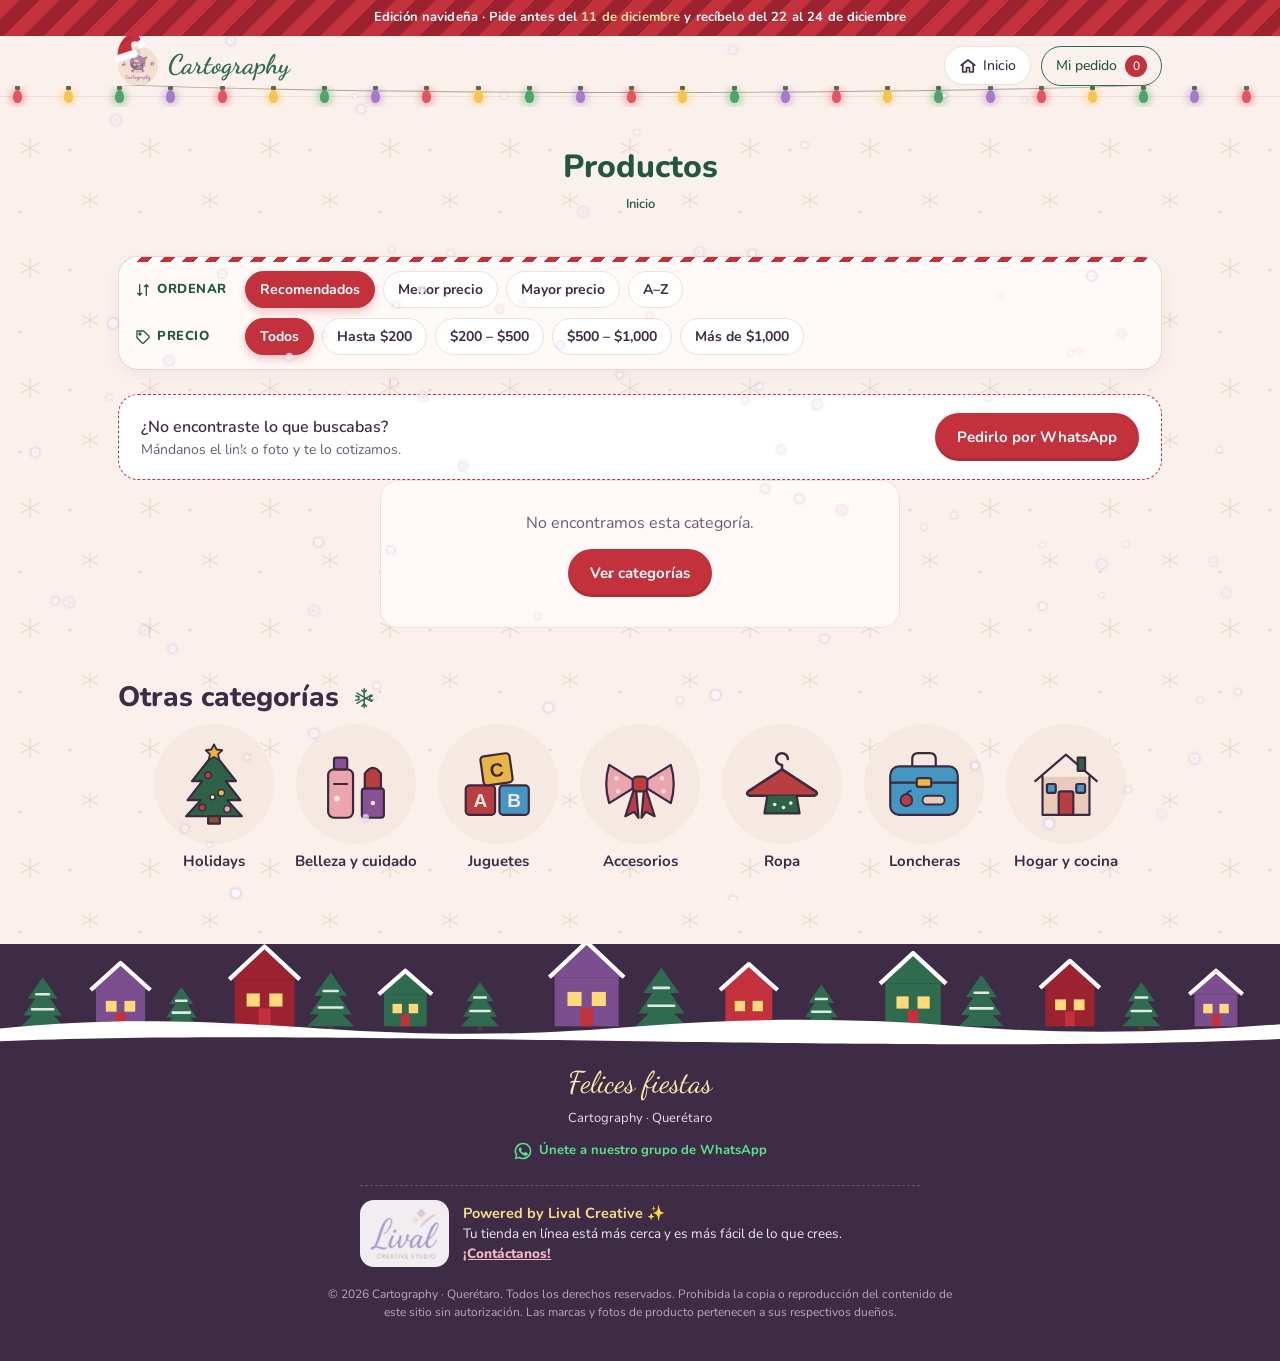
==== categoria/index.html @ c47ffec2 "Corrige nombre de sudadera Gap niño Co-Authored-By: Claude Opus 5.5 <noreply@anthropic.com> Claude-S" ====
<!DOCTYPE html>
<html lang="es-MX">
<head>
<meta charset="utf-8">
<meta name="viewport" content="width=device-width, initial-scale=1, viewport-fit=cover">
<title>Productos · Cartography</title>
<meta name="theme-color" content="#fbf1ec">
<link rel="icon" href="../img/logo-cartography.png">
<link rel="apple-touch-icon" href="../img/icono-180.png">
<link rel="preconnect" href="https://fonts.googleapis.com">
<link rel="preconnect" href="https://fonts.gstatic.com" crossorigin>
<link rel="stylesheet" href="https://fonts.googleapis.com/css2?family=Dancing+Script:wght@700&family=Nunito:wght@400;600;700;800&display=swap">
<link rel="stylesheet" href="../assets/estilo.css?v=35">
<link rel="stylesheet" href="../assets/navidad.css?v=8">
<script src="../assets/nieve.js?v=3"></script>
</head>
<body class="navidad">
<div class="banda-navidad" id="banda">Edición navideña · Dulces y antojos de temporada de Estados Unidos</div>
<header class="barra">
  <div class="wrap">
    <a class="logo" href="../" aria-label="Cartography, inicio"><img src="../img/logo-cartography.png" alt="">Cartography</a>
    <div class="barra-acc"><a class="ir-inicio" href="../" aria-label="Volver a la página principal"><svg viewBox="0 0 24 24" width="18" height="18" fill="none" stroke="currentColor" stroke-width="2.2" stroke-linecap="round" stroke-linejoin="round" aria-hidden="true"><path d="M3 11l9-7 9 7"/><path d="M5 10v10h5v-6h4v6h5V10"/></svg><span>Inicio</span></a>
    <a class="mi-pedido" href="../pedido/">Mi pedido <span class="n" data-contador>0</span></a></div>
  </div>
  <div class="luces" aria-hidden="true"><span style="left:1%"></span><span style="left:5%"></span><span style="left:9%"></span><span style="left:13%"></span><span style="left:17%"></span><span style="left:21%"></span><span style="left:25%"></span><span style="left:29%"></span><span style="left:33%"></span><span style="left:37%"></span><span style="left:41%"></span><span style="left:45%"></span><span style="left:49%"></span><span style="left:53%"></span><span style="left:57%"></span><span style="left:61%"></span><span style="left:65%"></span><span style="left:69%"></span><span style="left:73%"></span><span style="left:77%"></span><span style="left:81%"></span><span style="left:85%"></span><span style="left:89%"></span><span style="left:93%"></span><span style="left:97%"></span></div>
</header>


<main>
  <section class="seccion cat-pagina">
    <div class="wrap">
      <h1 class="cat-titulo" id="titulo">Productos</h1>
      <nav class="migas centro" aria-label="Ruta" id="migas"><a href="../">Inicio</a></nav>
      <p class="cambiar" id="cambiar" hidden><a href="./?c=ropa" id="cambiarLink">‹ Ver otras edades</a></p>
      <div class="circulos" id="subcats"></div>
      <h2 class="sec" id="tituloGrid">Todo <svg class="copo" viewBox="0 0 24 24" fill="none" stroke="currentColor" stroke-width="1.6" stroke-linecap="round" aria-hidden="true"><path d="M12 2v20M4.2 6.5l15.6 9M4.2 17.5l15.6-9M9.5 3.5 12 6l2.5-2.5M9.5 20.5 12 18l2.5 2.5M3 9.7l3.4.9-.9 3.4M21 14.3l-3.4-.9.9-3.4M3 14.3l3.4-.9-.9-3.4M21 9.7l-3.4.9.9 3.4"/></svg></h2>
      <p class="sub" id="sub"></p>
      <div class="tipos" id="tipos" hidden></div>
      <div class="filtros" id="filtros">
        <div class="fila"><span class="et"><svg viewBox="0 0 24 24" fill="none" stroke="currentColor" stroke-width="2" stroke-linecap="round" aria-hidden="true"><path d="M7 4v16M4 17l3 3 3-3M17 20V4M14 7l3-3 3 3"/></svg>Ordenar</span>
          <div class="pastillas" data-f="orden"><button type="button" data-v="" aria-pressed="true">Recomendados</button><button type="button" data-v="asc">Menor precio</button><button type="button" data-v="desc">Mayor precio</button><button type="button" data-v="az">A–Z</button></div></div>
        <div class="fila"><span class="et"><svg viewBox="0 0 24 24" fill="none" stroke="currentColor" stroke-width="2" stroke-linecap="round" stroke-linejoin="round" aria-hidden="true"><path d="M20.6 13.4 13.4 20.6a2 2 0 0 1-2.8 0L3 13V3h10l7.6 7.6a2 2 0 0 1 0 2.8z"/><circle cx="7.5" cy="7.5" r="1.5"/></svg>Precio</span>
          <div class="pastillas" data-f="rango"><button type="button" data-v="" aria-pressed="true">Todos</button><button type="button" data-v="0-200">Hasta $200</button><button type="button" data-v="200-500">$200 – $500</button><button type="button" data-v="500-1000">$500 – $1,000</button><button type="button" data-v="1000-99999">Más de $1,000</button></div></div>
      </div>
      <div id="grid"></div>
      <div class="pedir-mini" id="pedirMini"><p>¿No encontraste lo que buscabas?<small>Mándanos el link o foto y te lo cotizamos.</small></p><a class="btn wa" id="pedirMiniWa" href="#" target="_blank" rel="noopener">Pedirlo por WhatsApp</a></div>
      <div id="noEncontrado" class="caja vacio" hidden>
        <p style="margin:0 0 14px">No encontramos esta categoría.</p>
        <a class="btn" href="../#productos">Ver categorías</a>
      </div>
    </div>
  </section>

  <section class="seccion" id="otras">
    <div class="wrap">
      <h2 class="sec">Otras categorías <svg class="copo" viewBox="0 0 24 24" fill="none" stroke="currentColor" stroke-width="1.6" stroke-linecap="round" aria-hidden="true"><path d="M12 2v20M4.2 6.5l15.6 9M4.2 17.5l15.6-9M9.5 3.5 12 6l2.5-2.5M9.5 20.5 12 18l2.5 2.5M3 9.7l3.4.9-.9 3.4M21 14.3l-3.4-.9.9-3.4M3 14.3l3.4-.9-.9-3.4M21 9.7l-3.4.9.9 3.4"/></svg></h2>
      <div class="circulos" id="cats"></div>
    </div>
  </section>
</main>

<footer class="pie"><div class="wrap"><p class="felices">Felices fiestas</p>Cartography · Querétaro<p class="pie-grupo"><a href="https://chat.whatsapp.com/EgmJVJVqVJzEDLu8pYIgN0" target="_blank" rel="noopener"><svg viewBox="0 0 24 24" width="20" height="20" fill="currentColor" aria-hidden="true"><path d="M12 2a10 10 0 0 0-8.6 15.1L2 22l5-1.3A10 10 0 1 0 12 2Zm0 18.2a8.2 8.2 0 0 1-4.2-1.2l-.3-.2-3 .8.8-2.9-.2-.3A8.2 8.2 0 1 1 12 20.2Zm4.5-6.1c-.2-.1-1.5-.7-1.7-.8-.2-.1-.4-.1-.6.1l-.8 1c-.1.2-.3.2-.5.1a6.7 6.7 0 0 1-3.3-2.9c-.2-.4.3-.4.8-1.3.1-.2 0-.3 0-.4l-.8-1.8c-.2-.5-.4-.4-.6-.4h-.5a1 1 0 0 0-.7.3 3 3 0 0 0-.9 2.2 5.2 5.2 0 0 0 1.1 2.8 11.9 11.9 0 0 0 4.6 4c1.7.7 2.4.8 3.2.7a2.8 2.8 0 0 0 1.8-1.3 2.3 2.3 0 0 0 .2-1.3c-.1-.1-.3-.2-.5-.3Z"/></svg> Únete a nuestro grupo de WhatsApp</a></p><div class="credito"><a class="lival-logo" href="https://wa.me/524422791488?text=%C2%A1Hola%21%20Me%20gustar%C3%ADa%20m%C3%A1s%20informaci%C3%B3n%20sobre%20el%20servicio%20de%20p%C3%A1ginas%20web%20para%20negocios%20y%20emprendimientos." target="_blank" rel="noopener" aria-label="Lival Creative"><img src="../img/lival-creative.png" alt="Lival Creative" loading="lazy"></a><p><b>Powered by Lival Creative ✨</b><br>Tu tienda en línea está más cerca y es más fácil de lo que crees. <a href="https://wa.me/524422791488?text=%C2%A1Hola%21%20Me%20gustar%C3%ADa%20m%C3%A1s%20informaci%C3%B3n%20sobre%20el%20servicio%20de%20p%C3%A1ginas%20web%20para%20negocios%20y%20emprendimientos." target="_blank" rel="noopener">¡Contáctanos!</a></p></div><p class="derechos">© 2026 Cartography · Querétaro. Todos los derechos reservados. Prohibida la copia o reproducción del contenido de este sitio sin autorización. Las marcas y fotos de producto pertenecen a sus respectivos dueños.</p></div></footer>
<div class="aviso" id="aviso" hidden role="status"></div>

<script src="../assets/productos.js?v=118"></script>
<script src="../assets/tienda.js?v=8"></script>
<script src="../assets/comun.js?v=33"></script>
<script>
(function () {
  const C = window.CARTO, U = window.CARTO_UI, esc = U.esc, $ = id => document.getElementById(id);
  const q = new URLSearchParams(location.search);
  $("pedirMiniWa").href = "https://wa.me/52" + C.WHATSAPP + "?text=" + encodeURIComponent("🔎 Solicitud *Cartography*\n\n¡Hola Cartography! Busco un producto que no vi en la tienda: ");
  const mq = q.get("marca");
  if (mq) {
    const ps = U.productosMarca(mq), nom = ps.length ? ps[0].marca : "Marca";
    document.title = nom + " · Cartography";
    $("titulo").textContent = nom;
    $("migas").innerHTML = '<a href="../">Inicio</a><span aria-hidden="true">›</span><a href="../#marcas">Marcas</a><span aria-hidden="true">›</span><span>' + esc(nom) + "</span>";
    $("subcats").hidden = true; $("filtros").hidden = true;
    $("tituloGrid").firstChild.textContent = "Todo de " + nom + " ";
    $("sub").textContent = ps.length + " productos. Toca uno para ver qué es y cuándo te llega.";
    const cats = [...new Set(ps.map(p => p.categoria))];
    $("grid").innerHTML = ps.length ? cats.map(ct => '<div class="seccion-cat"><h3 class="cat">' + esc(ct) + '</h3><div class="grid">' + ps.filter(p => p.categoria === ct).map(p => U.tarjetaHTML(p, "../producto/?id=")).join("") + "</div></div>").join("") : '<p class="sub">Pronto tendremos productos de esta marca.</p>';
    $("cats").innerHTML = U.CATEGORIAS.map(x => U.circuloHTML("./?c=" + x.id, U.fotoCategoria(x), x.nombre)).join("");
    $("otras").querySelector("h2").firstChild.textContent = "Categorías ";
    return;
  }
  const c = U.catPorId(q.get("c"));
  const otras = U.CATEGORIAS.filter(x => x !== c);
  $("cats").innerHTML = otras.map(x => U.circuloHTML("./?c=" + x.id, U.fotoCategoria(x), x.nombre)).join("");
  if (!otras.length) $("otras").hidden = true;
  if (!c) { $("noEncontrado").hidden = false; $("tituloGrid").hidden = true; return; }

  const slug = s => s.toLowerCase().normalize("NFD").replace(/[\u0300-\u036f]/g, "").replace(/[^a-z0-9]+/g, "-").replace(/^-|-$/g, "");
  const ps = U.productosDe(c);
  const enGrupo = (p, x) => p.grupo === x || (p.tambien || []).includes(x);
  const grupos = c.mostrarVacios ? c.grupos.slice() : c.grupos.concat([...new Set(ps.map(p => p.grupo).filter(Boolean))].filter(g => !c.grupos.includes(g))).filter(g => ps.some(p => enGrupo(p, g)));
  const g = grupos.find(x => slug(x) === q.get("g"));
  const base = "./?c=" + c.id;

  document.title = (g ? g + " · " : "") + c.nombre + " · Cartography";
  $("titulo").textContent = g || c.nombre;
  $("migas").innerHTML = '<a href="../">Inicio</a><span aria-hidden="true">›</span>' +
    (g ? '<a href="' + base + '">' + esc(c.nombre) + '</a><span aria-hidden="true">›</span><span>' + esc(g) + "</span>" : "<span>" + esc(c.nombre) + "</span>");
  const iconoBase = (document.querySelector('script[src*="comun.js"]').getAttribute("src").replace(/assets\/comun\.js.*$/, "")) + "img/iconos/";
  const pintaPersonas = () => {
    $("subcats").innerHTML = U.circuloHTML(base, U.fotoCategoria(c), "Ver todo", !g) +
      grupos.map(x => U.circuloHTML(base + "&g=" + slug(x), U.fotoGrupo(c, x), x, x === g, ps.some(p => enGrupo(p, x)) ? "" : "Pronto")).join("");
  };
  pintaPersonas();

  $("subcats").classList.toggle("muchos", grupos.length > 6);
  const mostrar = g ? [g] : grupos;
  const base0 = ps.filter(p => !g || enGrupo(p, g));
  const desc = g && c.descGrupo && c.descGrupo[g];
  $("tituloGrid").firstChild.textContent = (g ? g : "Todo en " + c.nombre) + " ";

  if (g && !base0.length) {
    $("filtros").hidden = true; $("pedirMini").hidden = true;
    $("sub").textContent = desc || "";
    const wa = "https://wa.me/52" + C.WHATSAPP + "?text=" + encodeURIComponent("🔎 Solicitud *Cartography*\n\n¡Hola! Busco ropa de " + g + " de Estados Unidos. ¿Me ayudan a encontrar algo?");
    $("grid").innerHTML = '<div class="caja vacio pronto-caja"><img src="' + esc(U.fotoGrupo(c, g)) + '" alt="" width="90" height="90"><h3>Muy pronto subimos ropa de ' + esc(g) + '</h3><p>¿Buscas algo en especial? Mándanos la foto o el link de Walmart y te decimos cuánto cuesta traerlo.</p><a class="btn wa" href="' + wa + '" target="_blank" rel="noopener">Pedirlo por WhatsApp</a></div>';
    return;
  }

  const tiposCat = (c.tipos || []).filter(t => base0.some(p => p.tipo === t));
  let T = tiposCat.find(t => slug(t) === q.get("t")) || "";
  if (g && tiposCat.length) {
    const bg = base + "&g=" + slug(g);
    $("subcats").innerHTML = U.circuloHTML(bg, U.fotoGrupo(c, g), "Todo " + g, !T) +
      tiposCat.map(t => U.circuloHTML(bg + "&t=" + slug(t), iconoBase + "t-" + slug(t) + ".svg", t, t === T)).join("");
    $("subcats").classList.toggle("muchos", tiposCat.length + 1 > 6);
    if (T) {
      document.title = T + " · " + g + " · Cartography";
      $("titulo").textContent = T + " · " + g;
      $("migas").innerHTML = '<a href="../">Inicio</a><span aria-hidden="true">›</span><a href="' + base + '">' + esc(c.nombre) + '</a><span aria-hidden="true">›</span><a href="' + bg + '">' + esc(g) + '</a><span aria-hidden="true">›</span><span>' + esc(T) + "</span>";
      $("tituloGrid").firstChild.textContent = T + " ";
    }
    $("cambiar").hidden = false; $("cambiarLink").href = base;
  } else if (tiposCat.length > 1) {
    $("tipos").hidden = false;
    const pintaTipos = () => {
      $("tipos").innerHTML = '<span class="et">¿Qué buscas?</span><div class="pastillas">' +
        ['<button type="button" data-t="" aria-pressed="' + !T + '">Todo <small>' + base0.length + "</small></button>"].concat(tiposCat.map(t =>
        '<button type="button" data-t="' + esc(t) + '" aria-pressed="' + (t === T) + '">' + esc(t) + " <small>" + base0.filter(p => p.tipo === t).length + "</small></button>")).join("") + "</div>";
    };
    pintaTipos();
    $("tipos").addEventListener("click", e => {
      const b = e.target.closest("button[data-t]"); if (!b) return;
      T = b.dataset.t; pintaTipos();
      const u = new URL(location.href); if (T) u.searchParams.set("t", slug(T)); else u.searchParams.delete("t"); history.replaceState(null, "", u);
      pinta();
    });
  } else T = "";

  function pinta() {
    const orden = F.orden, rango = F.rango;
    let lista = base0;
    if (T) lista = lista.filter(p => p.tipo === T);
    if (rango) { const [mn, mx] = rango.split("-").map(Number); lista = lista.filter(p => p.precio >= mn && p.precio <= mx); }
    $("sub").textContent = (desc ? desc + " · " : "") + lista.length + " productos. Toca uno para ver qué es y cuándo te llega.";
    if (!lista.length) { $("grid").innerHTML = '<p class="sub">No hay productos con esos filtros.</p>'; return; }
    const tarjetas = l => '<div class="grid">' + l.map(p => U.tarjetaHTML(p, "../producto/?id=")).join("") + "</div>";
    if (orden) {
      const cmp = orden === "asc" ? (x, y) => x.precio - y.precio : orden === "desc" ? (x, y) => y.precio - x.precio : (x, y) => (x.marca + " " + x.nombre).localeCompare(y.marca + " " + y.nombre, "es");
      $("grid").innerHTML = '<div class="seccion-cat">' + tarjetas(lista.slice().sort(cmp)) + "</div>";
      return;
    }
    if (T) { $("grid").innerHTML = '<div class="seccion-cat">' + tarjetas(lista) + "</div>"; return; }
    if (g && tiposCat.length > 1) {
      $("grid").innerHTML = tiposCat.map(t => { const l = lista.filter(p => p.tipo === t); return l.length ? '<div class="seccion-cat"><h3 class="cat">' + esc(t) + "</h3>" + tarjetas(l) + "</div>" : ""; }).join("");
      return;
    }
    $("grid").innerHTML = mostrar.map(x => {
      const l = lista.filter(p => g ? enGrupo(p, x) : p.grupo === x); if (!l.length) return "";
      return '<div class="seccion-cat">' + (g ? "" : '<h3 class="cat">' + esc(x) + "</h3>") + tarjetas(l) + "</div>";
    }).join("");
  }
  const F = { orden: "", rango: "" };
  $("filtros").addEventListener("click", e => {
    const b = e.target.closest("button[data-v]"); if (!b) return;
    const grupo = b.parentElement; F[grupo.dataset.f] = b.dataset.v;
    grupo.querySelectorAll("button").forEach(x => x.setAttribute("aria-pressed", x === b ? "true" : "false"));
    pinta();
  });
  pinta();
})();
</script>
</body>
</html>
---- assets/estilo.css ----
*,*::before,*::after{box-sizing:border-box}
:root{
  --arena:#fbf1ec;--papel:#fffaf7;--tinta:#3e2c47;--tinta2:#6b5a73;--suave:#9a8a9f;--linea:#efdfd8;
  --rosa:#8e5aa8;--rosa2:#6b3f84;--rosaclaro:#f3e6f6;--mapa:#f0d5c8;--durazno:#f3dfd3;--pink:#f4b6c2;
  --titulo:"Nunito",system-ui,-apple-system,"Segoe UI",Roboto,sans-serif;
  --texto:"Nunito",system-ui,-apple-system,"Segoe UI",Roboto,sans-serif;
  --firma:"Dancing Script",cursive;
}
html{scroll-behavior:smooth;-webkit-text-size-adjust:100%}
body{margin:0;background:var(--arena);color:var(--tinta);font-family:var(--texto);font-size:16px;line-height:1.5;-webkit-font-smoothing:antialiased}
img{max-width:100%;display:block}
a{color:inherit}
button{font:inherit;color:inherit;cursor:pointer}
[hidden]{display:none!important}
.wrap{max-width:1080px;margin:0 auto;padding:0 18px}

/* Barra */
.barra{position:sticky;top:0;z-index:20;background:rgba(251,241,236,.94);backdrop-filter:blur(8px);border-bottom:1px solid var(--linea)}
.barra .wrap{display:flex;align-items:center;justify-content:space-between;height:60px}
.logo{display:flex;align-items:center;gap:10px;text-decoration:none;font-family:var(--firma);font-weight:700;font-size:27px;color:var(--rosa)}
.logo img{width:40px;height:40px}
.mi-pedido{display:inline-flex;align-items:center;gap:8px;border:1.5px solid var(--rosa);color:var(--rosa2);border-radius:999px;padding:8px 14px;text-decoration:none;font-size:14px;font-weight:500;background:transparent}
.mi-pedido .n{min-width:22px;height:22px;border-radius:999px;background:var(--rosa);color:#fff;font-size:12px;display:inline-grid;place-items:center;padding:0 6px}

/* Portada */
.portada{padding:44px 0 28px;position:relative;overflow:hidden}
.portada .mapa{position:absolute;inset:0;opacity:.55;pointer-events:none}
.portada .wrap{position:relative}
.kicker{display:inline-flex;align-items:center;gap:8px;font-size:13px;color:var(--rosa2);background:var(--rosaclaro);border-radius:999px;padding:5px 12px;margin:0 0 16px}
h1.grande{font-family:var(--titulo);font-weight:800;font-size:clamp(34px,7vw,56px);line-height:1.04;letter-spacing:-.01em;margin:0 0 14px;max-width:16ch}
.portada p.lead{font-size:17px;color:var(--tinta2);max-width:46ch;margin:0 0 22px}
.btn{display:inline-flex;align-items:center;justify-content:center;gap:8px;height:48px;padding:0 22px;border-radius:999px;border:0;background:var(--rosa);color:#fff;font-weight:700;font-size:15px;text-decoration:none}
.btn:active{transform:scale(.98)}
.btn.claro{background:transparent;color:var(--rosa2);border:1.5px solid var(--rosa)}

/* Así llega */
.pasos{background:var(--papel);border:1px solid var(--linea);border-radius:18px;padding:18px 14px;margin:8px 0 0}
.pasos .lbl{font-size:13px;color:var(--suave);text-align:center;margin:0 0 12px}
.flow{display:flex;align-items:flex-start;justify-content:space-between;max-width:560px;margin:0 auto}
.st{flex:1;display:flex;flex-direction:column;align-items:center;gap:7px;text-align:center;font-size:12px;line-height:1.3;color:var(--tinta2)}
.ic{width:42px;height:42px;border-radius:50%;background:var(--rosaclaro);display:flex;align-items:center;justify-content:center}
.ic svg{width:21px;height:21px}
.dash{flex:0 0 14px;margin-top:20px;border-top:1.5px dashed var(--mapa)}

/* Cortes */
.cortes{margin:28px 0 0;display:grid;gap:10px}
.corte{background:var(--papel);border:1px solid var(--linea);border-radius:14px;padding:12px 14px;display:flex;gap:12px;align-items:center}
.corte .dia{flex:none;width:52px;text-align:center;border-right:1px solid var(--linea);padding-right:12px}
.corte .dia b{display:block;font-family:var(--titulo);font-weight:800;font-size:24px;line-height:1;color:var(--rosa2)}
.corte .dia span{font-size:12px;color:var(--suave);text-transform:uppercase;letter-spacing:.06em}
.corte p{margin:0;font-size:14px;color:var(--tinta2)}
.corte p strong{color:var(--tinta);font-weight:600}
.corte.prox{border-color:var(--rosa)}
.corte .tag{font-size:11px;color:var(--rosa2);background:var(--rosaclaro);border-radius:999px;padding:2px 8px;margin-left:6px;white-space:nowrap}

/* Secciones */
.seccion{padding:40px 0 8px}
h2.sec{font-family:var(--titulo);font-weight:800;font-size:28px;margin:0 0 6px}
.sub{color:var(--tinta2);margin:0 0 20px;font-size:15px}

/* Catálogo */
.grid{display:grid;grid-template-columns:repeat(2,minmax(0,1fr));gap:14px}
@media(min-width:760px){.grid{grid-template-columns:repeat(3,minmax(0,1fr));gap:20px}}
.prod{background:var(--papel);border:1px solid var(--linea);border-radius:16px;overflow:hidden;text-align:left;padding:0;display:flex;flex-direction:column;text-decoration:none;color:inherit;transition:transform .15s ease,border-color .15s ease}
.prod:hover{border-color:var(--rosa);transform:translateY(-2px)}
.prod .foto{position:relative;background:#fff;aspect-ratio:1/1}
.prod .foto img{width:100%;height:100%;object-fit:contain}
.prod .badge{position:absolute;top:8px;left:8px;background:var(--rosaclaro);color:var(--rosa2);font-size:11px;padding:3px 8px;border-radius:8px}
.prod .info{padding:10px 12px 14px;display:flex;flex-direction:column;gap:2px}
.prod .marca{font-size:12px;color:var(--suave)}
.prod .nom{font-size:14px;font-weight:500;line-height:1.3}
.prod .pre{font-family:var(--titulo);font-size:19px;font-weight:800;color:var(--rosa2);margin-top:4px}

/* Vista completa */
.velo{position:fixed;inset:0;z-index:50;background:rgba(20,22,26,.55);display:flex;align-items:flex-end;justify-content:center}
@media(min-width:760px){.velo{align-items:center}}
.hoja{background:var(--papel);width:100%;max-width:440px;max-height:94vh;overflow:auto;border-radius:20px 20px 0 0;position:relative}
@media(min-width:760px){.hoja{border-radius:20px}}
.cerrar{position:absolute;top:10px;right:10px;z-index:2;width:38px;height:38px;border-radius:50%;border:0;background:rgba(255,255,255,.92);font-size:20px;line-height:1}
.hoja .foto{position:relative;background:#fff}
.hoja .foto .tag{position:absolute;top:12px;left:12px;background:var(--rosaclaro);color:var(--rosa2);font-size:12px;padding:4px 10px;border-radius:8px}
.hoja .foto .ref{position:absolute;bottom:10px;right:12px;font-size:11px;color:var(--suave)}
.cuerpo{padding:16px 18px 22px}
.cuerpo .marca{font-size:12px;color:var(--tinta2);margin:0 0 2px}
.cuerpo h3{font-size:19px;font-weight:600;margin:0 0 14px;line-height:1.3}
.cuerpo h4{font-size:13px;font-weight:600;margin:0 0 4px}
.cuerpo p.t{font-size:14px;color:var(--tinta2);margin:0 0 12px;line-height:1.55}
.usos{font-size:13px;line-height:1.55;margin:0 0 12px}
.usos div{display:flex;gap:8px;margin-bottom:6px}
.usos .i{color:var(--rosa);flex:none;width:16px;text-align:center}
.ideal{font-size:13px;color:var(--tinta2);margin:0 0 16px;line-height:1.5}
.ideal b{color:var(--tinta)}
.precio{display:flex;align-items:baseline;justify-content:space-between;margin:0 0 2px}
.precio .p{font-family:var(--titulo);font-size:28px;font-weight:800;color:var(--rosa2)}
.precio .a{font-size:13px;color:var(--tinta2)}
.chico{font-size:12px;color:var(--suave);margin:0 0 14px}
.fechas{background:var(--arena);border-radius:10px;padding:10px 12px;font-size:13px;line-height:1.6;margin:0 0 6px}
.nota{font-size:11px;color:var(--suave);margin:0 0 14px;line-height:1.4}
.cant{display:flex;align-items:center;gap:10px;margin:0 0 12px}
.cant button{width:38px;height:38px;border-radius:10px;border:1px solid var(--linea);background:#fff;font-size:18px}
.cant span{min-width:24px;text-align:center;font-weight:600}
.btn.full{width:100%}

/* Preguntas */
details{background:var(--papel);border:1px solid var(--linea);border-radius:14px;padding:14px 16px;margin:0 0 10px}
summary{cursor:pointer;font-weight:500;list-style:none}
summary::-webkit-details-marker{display:none}
summary::after{content:"+";float:right;color:var(--suave)}
details[open] summary::after{content:"–"}
details p{color:var(--tinta2);font-size:14px;margin:10px 0 0}

/* Pie */
.pie{padding:40px 0 60px;color:var(--suave);font-size:13px;text-align:center}

/* Aviso */
.aviso{position:fixed;left:12px;right:12px;bottom:16px;z-index:60;max-width:420px;margin:0 auto;background:var(--tinta);color:#fff;border-radius:14px;padding:12px 16px;font-size:14px;display:flex;justify-content:space-between;gap:12px;align-items:center}
.aviso a{color:#f5c4d6;font-weight:600;white-space:nowrap}

/* Pantalla de pedido */
.caja{background:var(--papel);border:1px solid var(--linea);border-radius:18px;padding:18px;margin:0 0 14px}
.linea{display:flex;gap:12px;align-items:center;padding:10px 0;border-bottom:1px solid var(--linea)}
.linea:last-child{border-bottom:0}
.linea img{width:58px;height:58px;object-fit:contain;background:#fff;border-radius:10px;border:1px solid var(--linea);flex:none}
.linea .d{flex:1;min-width:0;font-size:14px}
.linea .d b{display:block;font-weight:500}
.linea .d small{color:var(--suave);font-size:12px}
.linea .m{text-align:right;font-weight:600;font-size:14px}
.mini{display:flex;align-items:center;gap:6px;margin-top:6px}
.mini button{width:28px;height:28px;border-radius:8px;border:1px solid var(--linea);background:#fff;font-size:15px;line-height:1}
.mini .q{min-width:18px;text-align:center;font-size:13px}
.quitar{border:0;background:none;color:var(--suave);font-size:12px;text-decoration:underline;padding:0 0 0 6px}
.fila{display:flex;justify-content:space-between;font-size:15px;padding:6px 0;color:var(--tinta2)}
.fila.tot{color:var(--tinta);font-weight:600;border-top:1px solid var(--linea);margin-top:6px;padding-top:12px}
.pago{background:var(--rosaclaro);border-radius:12px;padding:12px 14px;margin:12px 0 4px}
.pago .fila{color:var(--rosa2)}
.pago .fila b{font-size:19px}
label.campo{display:block;font-size:13px;font-weight:500;margin:0 0 12px}
label.campo input,label.campo select,label.campo textarea{display:block;width:100%;margin-top:6px;height:46px;border:1px solid var(--linea);border-radius:10px;padding:0 12px;font:inherit;font-size:16px;background:#fff;color:var(--tinta)}
label.campo textarea{height:80px;padding:10px 12px;resize:vertical}
.error{color:#b42318;font-size:13px;margin:-4px 0 12px}
.clabe{font-family:ui-monospace,Menlo,monospace;font-size:15px;white-space:nowrap;background:var(--arena);border-radius:10px;padding:10px 12px;margin:8px 0;display:flex;justify-content:space-between;align-items:center;gap:8px}
.clabe button{border:1px solid var(--linea);background:#fff;border-radius:8px;font-size:12px;padding:6px 10px;font-family:var(--texto)}
.vacio{text-align:center;padding:30px 10px;color:var(--tinta2)}

.sello{width:150px;height:150px;margin:0 0 18px}
@media(min-width:760px){.portada .wrap{display:grid;grid-template-columns:1fr 260px;gap:30px;align-items:center}.portada .sello{width:240px;height:240px;grid-column:2;grid-row:1}.portada .texto{grid-column:1;grid-row:1}.portada .extra{grid-column:1/-1}}
.aviso a{color:var(--pink)}
.fechas{background:var(--durazno)}

/* Página de producto */
.ficha-wrap{padding-top:18px;padding-bottom:30px}
.migas{font-size:13px;color:var(--suave);display:flex;gap:8px;align-items:center;margin:0 0 16px}
.migas a{color:var(--rosa2);text-decoration:none;font-weight:600}
.ficha{display:grid;gap:22px}
@media(min-width:860px){.ficha{grid-template-columns:minmax(0,1.05fr) minmax(0,1fr);gap:44px;align-items:start}.galeria{position:sticky;top:80px}}
.galeria .principal{position:relative;background:#fff;border:1px solid var(--linea);border-radius:20px;overflow:hidden;aspect-ratio:1/1}
.galeria .principal img{width:100%;height:100%;object-fit:contain}
.galeria .tag{position:absolute;top:14px;left:14px;background:var(--rosaclaro);color:var(--rosa2);font-size:12px;font-weight:600;padding:5px 11px;border-radius:999px}
.galeria .ref{position:absolute;bottom:10px;right:14px;font-size:11px;color:var(--suave)}
.miniaturas{display:flex;gap:10px;margin-top:10px;overflow-x:auto}
.miniaturas button{flex:none;width:68px;height:68px;border-radius:12px;border:1px solid var(--linea);background:#fff;padding:4px}
.miniaturas button[aria-current]{border:2px solid var(--rosa)}
.miniaturas img{width:100%;height:100%;object-fit:contain}
.detalle .marca{font-size:13px;color:var(--rosa);font-weight:700;letter-spacing:.04em;text-transform:uppercase;margin:0 0 4px}
.detalle h1{font-family:var(--titulo);font-weight:800;font-size:clamp(26px,4.4vw,34px);line-height:1.15;margin:0 0 14px}
.detalle .precio .p{font-size:32px}
.detalle .precio .a{font-size:15px;font-weight:600;color:var(--rosa2);background:var(--rosaclaro);padding:4px 12px;border-radius:999px}
.comprar{display:flex;gap:12px;align-items:center;margin:18px 0 8px}
.comprar .cant{margin:0}
.comprar .btn{flex:1}
.bloque{border-top:1px solid var(--linea);padding:18px 0 4px}
.bloque h2{font-size:15px;font-weight:800;margin:0 0 6px;color:var(--tinta)}
.bloque p{font-size:15px;color:var(--tinta2);margin:0 0 10px;line-height:1.6}
.bloque .usos{font-size:14px}
.ficha-pasos{margin-top:18px}

/* Pantalla de pedido: dos columnas en computadora */
.pedido-wrap{padding-top:26px;padding-bottom:60px}
@media(min-width:900px){
  .pedido-grid{display:grid;grid-template-columns:minmax(0,1.35fr) minmax(0,1fr);gap:24px;align-items:start}
  .col-der{position:sticky;top:80px}
}
.mini .quitar{width:auto;height:auto;border:0;background:none;padding:0 0 0 8px}
.vacio{max-width:520px;margin:0 auto}

/* Inicio en computadora */
@media(min-width:900px){
  .cortes{grid-template-columns:repeat(3,minmax(0,1fr))}
  .corte{align-items:flex-start}
  .grid{grid-template-columns:repeat(4,minmax(0,1fr))}
  .portada{padding:60px 0 36px}
  .pasos .flow{max-width:760px}
  .st{font-size:13px}
  #preguntas .wrap{max-width:1080px!important}
  .faq{display:grid;grid-template-columns:1fr 1fr;gap:0 16px;align-items:start}
}

/* Secciones del catálogo */
.chips{display:flex;gap:8px;flex-wrap:wrap;margin:0 0 18px}
.chip{display:inline-flex;align-items:center;gap:6px;padding:7px 14px;border-radius:999px;background:var(--papel);border:1.5px solid var(--linea);text-decoration:none;font-weight:700;font-size:14px;color:var(--rosa2)}
.chip span{font-size:12px;color:var(--suave);font-weight:600}
.chip:hover{border-color:var(--rosa)}
.seccion-cat{margin:0 0 30px;scroll-margin-top:80px}
h3.cat{font-family:var(--titulo);font-weight:800;font-size:21px;margin:0 0 12px;color:var(--rosa2)}

/* Segunda foto al pasar el mouse (computadora) */
.prod .foto img.alt{position:absolute;inset:0;opacity:0;transition:opacity .25s ease;background:#fff}
@media(hover:hover){.prod:hover .foto img.alt{opacity:1}}

/* Círculos estilo Target (categorías y subcategorías) */
.circulos{display:flex;flex-wrap:wrap;justify-content:center;gap:18px 14px;margin:6px 0 26px}
.circulo{display:flex;flex-direction:column;align-items:center;gap:8px;width:104px;text-decoration:none;color:var(--tinta);text-align:center}
.circulo .bola{width:96px;height:96px;border-radius:50%;background:#f5e9e2;display:flex;align-items:center;justify-content:center;overflow:hidden;transition:transform .15s ease,box-shadow .15s ease;border:3px solid transparent}
.circulo .bola img{width:78%;height:78%;object-fit:contain;mix-blend-mode:multiply}
.circulo .nombre{font-size:14px;font-weight:700;line-height:1.2}
.circulo:hover .bola{transform:scale(1.05);box-shadow:0 6px 16px rgba(62,44,71,.12)}
.circulo:hover .nombre{text-decoration:underline}
.circulo.activo .bola{border-color:var(--rosa)}
.circulo.activo .nombre{color:var(--rosa2);text-decoration:underline}
.circulos.grandes{gap:22px 30px}
.circulos.grandes .circulo{width:170px}
.circulos.grandes .bola{width:160px;height:160px}
.circulos.grandes .nombre{font-size:17px;font-weight:800}
@media (min-width:900px){
  .circulo{width:128px}.circulo .bola{width:120px;height:120px}.circulo .nombre{font-size:15px}
  .circulos.grandes .circulo{width:230px}.circulos.grandes .bola{width:220px;height:220px}.circulos.grandes .nombre{font-size:19px}
}
.cat-titulo{text-align:center;font-family:var(--titulo);font-weight:800;font-size:32px;margin:6px 0 4px;color:var(--tinta)}
.migas.centro{justify-content:center;display:flex;gap:6px;margin:0 0 18px}
.opcion{display:flex;align-items:center;gap:8px;font-weight:700;margin:0 0 10px}
.opcion select{font:inherit;padding:6px 10px;border-radius:10px;border:1px solid var(--linea);background:#fff}
.comprar .opcion{flex-basis:100%}
/* Crédito Lival Creative en el pie */
.pie .credito{display:flex;align-items:center;justify-content:center;gap:14px;margin:18px auto 0;padding-top:14px;border-top:1px dashed rgba(142,90,168,.35);max-width:560px;text-align:left;font-size:13.5px;line-height:1.45}
.pie .credito img{width:78px;height:auto;display:block;transition:transform .2s ease}
.pie .credito a.lival-logo:hover img{transform:rotate(-4deg) scale(1.06)}
.pie .credito p{margin:0}
.pie .credito b{color:var(--rosa2);font-size:14.5px}
.pie .credito p a{color:var(--rosa);font-weight:800}
@media (max-width:520px){.pie .credito{flex-direction:column;text-align:center}}
.filtros{background:var(--papel);border:1px solid var(--linea);border-radius:20px;padding:14px 16px;margin:-2px 0 24px;display:grid;gap:10px;box-shadow:0 6px 18px rgba(62,44,71,.05)}
.filtros .fila{display:flex;justify-content:flex-start;align-items:center;gap:10px 14px;flex-wrap:wrap;padding:0}
.filtros .et{display:inline-flex;align-items:center;gap:6px;font-weight:800;font-size:13px;letter-spacing:.04em;text-transform:uppercase;color:var(--rosa2);min-width:96px}
.filtros .et svg{width:16px;height:16px}
.pastillas{display:flex;gap:8px;flex-wrap:wrap}
.pastillas button{font:inherit;font-size:14px;font-weight:700;padding:7px 14px;border-radius:999px;border:1.5px solid var(--linea);background:#fff;color:var(--tinta);transition:all .15s ease}
.pastillas button:hover{border-color:var(--rosa);transform:translateY(-1px)}
.pastillas button[aria-pressed="true"]{background:var(--rosa);border-color:var(--rosa);color:#fff;box-shadow:0 4px 10px rgba(142,90,168,.25)}
@media (max-width:600px){.filtros{padding:12px}.filtros .fila{flex-direction:column;align-items:flex-start;gap:6px}.filtros>*{min-width:0}.pastillas{gap:6px}.pastillas button{font-size:13px;padding:6px 11px}}
/* Colores / variantes */
.colores{margin:4px 0 14px}
.colores .colnom{margin:0 0 8px;font-size:14px;color:var(--tinta2)}
.colores .colnom b{color:var(--tinta)}
.muestras{display:flex;flex-wrap:wrap;gap:8px}
.muestras button{width:54px;height:54px;padding:3px;border-radius:50%;border:2px solid var(--linea);background:#fff;overflow:hidden;transition:transform .15s ease,border-color .15s ease}
.muestras button img{width:100%;height:100%;object-fit:contain;border-radius:50%}
.muestras button:hover{transform:scale(1.06);border-color:var(--rosa)}
.muestras button[aria-pressed="true"]{border-color:var(--rosa);box-shadow:0 0 0 2px #fff inset,0 3px 10px rgba(142,90,168,.3)}
.prod .foto .nvar{position:absolute;left:8px;bottom:10px;background:rgba(255,255,255,.92);color:var(--tinta);font-size:11.5px;font-weight:800;padding:3px 8px;border-radius:999px;box-shadow:0 1px 4px rgba(0,0,0,.08)}
/* Íconos de "Así llega tu pedido" más grandes */
.ic{width:58px;height:58px}
.ic svg{width:29px;height:29px;stroke-width:1.8}
.dash{margin-top:28px}
.st{font-size:13px;font-weight:600}
@media (min-width:900px){
  .ic{width:92px;height:92px}
  .ic svg{width:46px;height:46px}
  .dash{margin-top:46px;flex-basis:40px}
  .st{font-size:16px;gap:10px}
  .pasos .lbl{font-size:15px;margin-bottom:18px}
}
/* Marcas favoritas */
.marcas{display:grid;grid-template-columns:repeat(2,minmax(0,1fr));gap:12px}
@media (min-width:700px){.marcas{grid-template-columns:repeat(4,minmax(0,1fr));gap:16px}}
@media (min-width:1000px){.marcas{grid-template-columns:repeat(6,minmax(0,1fr))}}
.marca-card{display:flex;flex-direction:column;align-items:center;justify-content:center;gap:6px;min-height:104px;padding:16px 10px;background:#fff;border:1.5px solid var(--linea);border-radius:18px;text-decoration:none;color:var(--tinta);text-align:center;transition:transform .15s ease,border-color .15s ease,box-shadow .15s ease}
.marca-card:hover{transform:translateY(-3px);border-color:var(--rosa);box-shadow:0 8px 18px rgba(62,44,71,.08)}
.marca-card img{max-width:80%;max-height:52px;object-fit:contain}
.marca-nom{font-family:var(--titulo);font-weight:800;font-size:19px;letter-spacing:.01em;line-height:1.1}
.marca-n{font-size:12px;color:var(--suave);font-weight:600}
.marca-card{padding:0 0 10px;overflow:hidden;min-height:0;justify-content:flex-start}
.marca-card .marca-logo{display:flex;align-items:center;justify-content:center;width:100%;aspect-ratio:16/10;padding:12px 14px;border-bottom:1px solid var(--linea)}
.marca-card .marca-logo img{max-width:100%;max-height:100%;width:auto;height:auto;object-fit:contain}
.marca-card .marca-n{margin-top:2px}
.marca-card .marca-logo{aspect-ratio:auto;height:96px;padding:10px 12px}
.marca-card .marca-logo img{max-height:76px;max-width:100%}
@media (min-width:1000px){.marca-card .marca-logo{height:104px}.marca-card .marca-logo img{max-height:82px}}
.marca-card{padding:0}
.marca-card .marca-logo{border-bottom:0}
.aviso-prod{margin:10px 0 4px;padding:10px 14px;border-radius:12px;background:#f4f0f8;color:var(--tinta2);font-size:13.5px;line-height:1.45;border-left:4px solid var(--rosa)}
.grupo-wa{display:flex;align-items:center;justify-content:space-between;gap:20px;flex-wrap:wrap;background:linear-gradient(135deg,#1f6b4f,#2e8a63);color:#fff;border-radius:24px;padding:28px 30px;box-shadow:0 14px 30px -14px rgba(31,107,79,.6);position:relative;overflow:hidden}
.grupo-wa::after{content:"";position:absolute;right:-40px;top:-40px;width:180px;height:180px;border-radius:50%;background:rgba(255,255,255,.08)}
.grupo-wa .sec{color:#fff}
.grupo-lista{list-style:none;padding:0;margin:10px 0 0;display:flex;flex-wrap:wrap;gap:6px 18px;font-size:15px;color:#eafff4}
.grupo-wa>a.btn,.grupo-wa .btn.wa{background:#fff!important;color:#1f6b4f!important;font-size:17px;padding:14px 24px;position:relative;z-index:1;animation:latido 2.4s ease-in-out infinite}
.grupo-nota{flex-basis:100%;text-align:right;color:#cfeee0;font-size:12px;margin-top:-12px;position:relative;z-index:1}
@keyframes latido{0%,100%{transform:scale(1)}50%{transform:scale(1.05)}}
@media (prefers-reduced-motion:reduce){.grupo-wa .btn.wa{animation:none}}
.grupo-arriba{padding-top:8px}
.grupo-wa .sec{margin:0 0 6px}.grupo-wa .sub{margin:0}.grupo-wa .kicker{margin-bottom:10px;background:rgba(255,255,255,.16);color:#fff}
.grupo-txt{flex:1 1 320px}
.btn.wa{background:#25d366;color:#fff;box-shadow:0 6px 18px rgba(37,211,102,.3)}.btn.wa:hover{background:#1ebe5a}
.pie-grupo{margin:12px 0 0}.pie-grupo a{display:inline-flex;align-items:center;gap:6px;color:#5be38f;font-weight:700;text-decoration:none}.pie-grupo a:hover{text-decoration:underline}
@media (max-width:600px){.grupo-wa{padding:22px 18px;text-align:center;justify-content:center}.grupo-wa .btn{width:100%;justify-content:center}.grupo-lista{justify-content:center}.grupo-nota{text-align:center;margin-top:-8px}}
.barra-acc{display:flex;align-items:center;gap:10px}
.ir-inicio{display:inline-flex;align-items:center;gap:6px;border:1.5px solid var(--linea);color:var(--tinta,#3e2c47);border-radius:999px;padding:8px 14px;text-decoration:none;font-size:14px;font-weight:500;background:#fff}
.ir-inicio:hover{border-color:currentColor}
@media (max-width:480px){.ir-inicio span{display:none}.ir-inicio{padding:8px 10px}}
.mi-pedido,.ir-inicio{white-space:nowrap}
@media (max-width:480px){.barra-acc{gap:6px}.barra-acc .mi-pedido{padding:7px 10px;font-size:13px}.barra .logo{min-width:0;font-size:clamp(20px,6vw,28px)}}
/* Selector de variantes */
.elegir{background:#fff;border:1px solid var(--linea);border-radius:18px;padding:16px 18px;margin:18px 0 0;display:grid;gap:18px;box-shadow:0 4px 18px rgba(62,44,71,.05)}
.elegir .colores{margin:0}
.elegir .opcion{display:block;margin:0;font-weight:400}
.elegir .colnom{display:flex;justify-content:space-between;align-items:baseline;gap:10px;margin:0 0 10px;font-size:14px;color:var(--tinta2)}
.elegir .colnom b{color:var(--tinta);font-weight:700}
.elegir .colnom small{font-size:12px;color:var(--suave);white-space:nowrap}
.elegir .muestras{display:grid;grid-template-columns:repeat(auto-fill,minmax(58px,1fr));gap:8px}
.elegir .muestras button{width:auto;height:auto;aspect-ratio:1;padding:3px;border-radius:14px;border:2px solid var(--linea);background:#fff;cursor:pointer;position:relative}
.elegir .muestras button img{border-radius:10px;object-fit:contain;background:#fff}
.elegir .muestras button[aria-pressed="true"]{border-color:var(--rosa);box-shadow:0 4px 12px rgba(62,44,71,.18)}
.elegir .muestras button[aria-pressed="true"]::after{content:"✓";position:absolute;top:-7px;right:-7px;width:20px;height:20px;border-radius:50%;background:var(--rosa);color:#fff;font-size:12px;font-weight:700;display:grid;place-items:center;border:2px solid #fff}
.chips{display:flex;flex-wrap:wrap;gap:8px}
.chips button{min-width:56px;padding:9px 14px;border-radius:12px;border:1.5px solid var(--linea);background:var(--papel);font:inherit;font-size:14px;font-weight:600;color:var(--tinta);cursor:pointer;transition:border-color .15s,background .15s}
.chips button:hover:not(:disabled){border-color:var(--rosa)}
.chips button[aria-pressed="true"]{background:var(--rosa);border-color:var(--rosa);color:#fff}
.chips button:disabled{color:var(--suave);background:transparent;border-style:dashed;text-decoration:line-through;cursor:not-allowed}
.elegir + .comprar{margin-top:14px}
/* Todas las fotos de tarjeta del mismo tamaño */
.prod .foto{aspect-ratio:1/1;overflow:hidden;min-height:0;height:auto}
.prod .foto img{position:absolute;inset:0;width:100%;height:100%;object-fit:contain;padding:6px;box-sizing:border-box;background:#fff}
/* Tipo de prenda y grupos próximos */
.tipos{display:flex;align-items:center;gap:10px 14px;flex-wrap:wrap;justify-content:center;margin:-6px 0 18px}
.tipos .et{font-weight:800;font-size:13px;letter-spacing:.04em;text-transform:uppercase;color:var(--rosa2)}
.tipos .pastillas{justify-content:center}
.tipos button{font:inherit;font-size:15px;font-weight:700;padding:10px 16px;border-radius:999px;border:1.5px solid var(--linea);background:#fff;color:var(--tinta);cursor:pointer;display:inline-flex;align-items:center;gap:6px}
.tipos button small{font-size:11.5px;font-weight:800;min-width:20px;height:20px;padding:0 6px;border-radius:999px;background:var(--rosaclaro);color:var(--rosa2);display:inline-grid;place-items:center}
.tipos button:hover{border-color:var(--rosa)}
.tipos button[aria-pressed="true"]{background:var(--rosa);border-color:var(--rosa);color:#fff}
.tipos button[aria-pressed="true"] small{background:rgba(255,255,255,.25);color:#fff}
.circulo .bola{position:relative}
.circulo .etiqueta{position:absolute;bottom:6px;left:50%;transform:translateX(-50%);background:var(--tinta);color:#fff;font-size:10.5px;font-weight:800;letter-spacing:.03em;padding:2px 8px;border-radius:999px}
.circulo.con-etiqueta .bola img{opacity:.55}
.pronto-caja{text-align:center;max-width:520px;margin:10px auto 30px;padding:28px 22px}
.pronto-caja img{display:block;margin:0 auto 10px}
.pronto-caja h3{margin:0 0 8px;font-size:20px}
.pronto-caja p{margin:0 0 16px;color:var(--tinta2)}
@media (min-width:900px){.circulos.muchos{gap:18px 8px;flex-wrap:nowrap}.circulos.muchos .circulo{width:116px}.circulos.muchos .circulo .bola{width:104px;height:104px}.circulos.muchos .circulo .nombre{font-size:14px}}
@media (max-width:899px){.circulos.muchos{flex-wrap:nowrap;justify-content:flex-start;overflow-x:auto;padding:4px 4px 8px;scroll-snap-type:x mandatory;-webkit-overflow-scrolling:touch}.circulos.muchos .circulo{flex:0 0 auto;scroll-snap-align:start}}
@media (max-width:899px){.circulos.muchos{gap:10px;margin-left:-16px;margin-right:-16px;padding-left:16px;padding-right:16px}.circulos.muchos .circulo{width:78px}.circulos.muchos .circulo .bola{width:72px;height:72px}.circulos.muchos .circulo .nombre{font-size:12.5px}}
.cambiar{text-align:center;margin:-6px 0 14px}
.cambiar a{display:inline-flex;align-items:center;gap:4px;font-size:14px;font-weight:700;color:var(--rosa2);text-decoration:none;background:#fff;border:1.5px solid var(--linea);padding:7px 14px;border-radius:999px}
.cambiar a:hover{border-color:var(--rosa)}
/* Pedidos especiales */
.pedir-caja{display:grid;grid-template-columns:1.25fr .9fr;gap:28px;align-items:center;background:linear-gradient(135deg,#fff 0%,var(--rosaclaro) 100%);border:1.5px solid var(--linea);border-radius:28px;padding:32px 34px;box-shadow:0 10px 30px rgba(62,44,71,.08);position:relative;overflow:hidden}
.pedir-caja .kicker{background:#fff;margin-bottom:10px}
.pedir-caja .sec{margin:0 0 8px;font-size:clamp(26px,3.4vw,36px);line-height:1.1}
.pedir-caja .resalta{color:var(--rosa);display:inline-block}
.pedir-caja .sub{margin:0 0 16px}
.pedir-pasos{list-style:none;padding:0;margin:0 0 22px;display:grid;gap:10px}
.pedir-pasos li{display:flex;gap:12px;align-items:flex-start;font-size:15px;color:var(--tinta2)}
.pedir-pasos li b{flex:0 0 30px;height:30px;border-radius:50%;background:var(--rosa);color:#fff;display:grid;place-items:center;font-size:14px}
.pedir-pasos strong{color:var(--tinta)}
.pedir-arte{display:flex;flex-direction:column;gap:12px;padding:10px}
.burbuja{max-width:85%;background:#fff;border-radius:18px 18px 18px 4px;padding:12px 16px;font-size:15px;font-weight:600;color:var(--tinta);box-shadow:0 6px 16px rgba(62,44,71,.1)}
.burbuja.yo{align-self:flex-end;background:#dcf8c6;border-radius:18px 18px 4px 18px}
.burbuja.b1{transform:rotate(-2deg)}.burbuja.b2{transform:rotate(1.5deg)}.burbuja.b3{transform:rotate(-1deg)}
@media (max-width:760px){.pedir-caja{grid-template-columns:1fr;padding:24px 20px}.pedir-arte{order:-1;padding:0}.pedir-caja .btn{width:100%}}
.pedir-mini{display:flex;align-items:center;justify-content:space-between;gap:14px;flex-wrap:wrap;background:#fff;border:1.5px dashed var(--rosa);border-radius:20px;padding:18px 22px;margin:10px 0 0}
.pedir-mini p{margin:0;font-weight:600;color:var(--tinta)}
.pedir-mini p small{display:block;font-weight:400;color:var(--tinta2);font-size:14px}
@media (max-width:600px){.pedir-mini .btn{width:100%}}
.pie .derechos{margin:18px auto 0;max-width:640px;font-size:12px;line-height:1.5;opacity:.7}
.campo .ast{color:#b42318}
.nota.oblig{margin:0 0 10px;font-size:13px}
.campo input.mal,.campo select.mal{border-color:#b42318!important;box-shadow:0 0 0 3px rgba(180,35,24,.15)}
.error{font-weight:600}
.btn.bloq{opacity:.55}

.prod.agotado .foto img{filter:grayscale(.85);opacity:.7}
.badge.agot{background:#5a4a63!important;color:#fff!important}
.agotado-caja{display:flex;flex-direction:column;gap:6px;background:#f6eeee;border:1.5px dashed #b42318;border-radius:14px;padding:14px 16px;margin:0 0 18px}
.agotado-caja b{color:#b42318;font-size:17px}
.agotado-caja span{font-size:14px;color:#5a4a63}
.agotado-caja .btn{align-self:flex-start;margin-top:4px}
---- assets/navidad.css ----
/* Tema navideño de temporada. Para quitarlo: borra el <link> de este archivo y el <script> de nieve.js
   en cada página (nieve.js también agrega las decoraciones), y la clase "navidad" del <body>. */
body.navidad{
  --rojo:#c3313d;--rojo2:#9c2230;--rojoclaro:#fbe3e3;--verde:#2f6b4f;--verde2:#235640;--verdeclaro:#e3f0e7;--oro:#e8b04b;
  --rosa:#c3313d;--rosa2:#9c2230;--rosaclaro:#fbe3e3;
  background:var(--arena) url("data:image/svg+xml,%3Csvg xmlns='http://www.w3.org/2000/svg' width='120' height='120' viewBox='0 0 120 120'%3E%3Cg fill='none' stroke='%23e9d6cc' stroke-width='1.2' stroke-linecap='round'%3E%3Cpath d='M30 18v20M21 23l18 10M21 33l18-10'/%3E%3Cpath d='M90 72v16M83 76l14 8M83 84l14-8'/%3E%3C/g%3E%3Ccircle cx='70' cy='30' r='1.6' fill='%23ead9cf'/%3E%3Ccircle cx='20' cy='92' r='1.6' fill='%23ead9cf'/%3E%3C/svg%3E");
}
#nieve{position:fixed;inset:0;width:100%;height:100%;pointer-events:none;z-index:40}

/* Barra superior y logo con gorro */
.banda-navidad{background:repeating-linear-gradient(135deg,var(--rojo) 0 14px,var(--rojo2) 14px 28px);color:#fff;text-align:center;font-size:13px;font-weight:700;padding:8px 14px;letter-spacing:.01em;text-shadow:0 1px 0 rgba(0,0,0,.15)}
.banda-navidad b{color:#ffe9a8}
.navidad .barra{background:rgba(251,241,236,.96)}
.navidad .logo{position:relative;color:var(--verde)}
.gorro{position:absolute;left:-9px;top:-14px;width:38px;height:30px;transform:rotate(-18deg);pointer-events:none}
.navidad .mi-pedido{border-color:var(--verde);color:var(--verde2)}
.navidad .mi-pedido .n{background:var(--rojo)}

/* Luces debajo de la barra */
.luces{position:absolute;left:0;right:0;bottom:-11px;height:22px;overflow:hidden;pointer-events:none}
.luces::before{content:"";position:absolute;left:-10px;right:-10px;top:-12px;height:20px;border-bottom:1.5px solid #5d6b4f;border-radius:0 0 50% 50%/0 0 100% 100%;opacity:.55}
.luces span{position:absolute;top:5px;width:9px;height:13px;border-radius:50% 50% 50% 50%/60% 60% 40% 40%;animation:brillo 2.4s ease-in-out infinite}
.luces span::before{content:"";position:absolute;left:2px;top:-4px;width:5px;height:4px;border-radius:1px;background:#5d6b4f}
.luces span:nth-child(4n+1){background:#e05561;box-shadow:0 0 8px 2px rgba(224,85,97,.55)}
.luces span:nth-child(4n+2){background:#f5c451;box-shadow:0 0 8px 2px rgba(245,196,81,.55);animation-delay:.6s}
.luces span:nth-child(4n+3){background:#4fa36b;box-shadow:0 0 8px 2px rgba(79,163,107,.55);animation-delay:1.2s}
.luces span:nth-child(4n+4){background:#a77bc9;box-shadow:0 0 8px 2px rgba(167,123,201,.55);animation-delay:1.8s}
@keyframes brillo{0%,100%{opacity:1}50%{opacity:.35}}

/* Botones: rojo navideño y verde */
.navidad .btn{background:var(--rojo);box-shadow:inset 0 -3px 0 rgba(0,0,0,.12)}
.navidad .btn:hover{background:var(--rojo2)}
.navidad .btn.claro{background:#fff;color:var(--verde2);border:1.5px solid var(--verde);box-shadow:none}
.navidad #agregar,.navidad #enviar{background:repeating-linear-gradient(135deg,var(--rojo) 0 16px,#d24450 16px 32px)}

/* Portada */
.navidad .kicker{background:var(--verdeclaro);color:var(--verde2)}
.copo{display:inline-block;width:1em;height:1em;vertical-align:-.12em;color:currentColor}
h2.sec .copo,h3.cat .copo{width:.8em;height:.8em;margin-left:6px;color:var(--verde)}
.navidad h1.grande .rojo{color:var(--rojo)}
.esferas{position:absolute;top:0;right:4%;display:flex;gap:26px;pointer-events:none;z-index:1}
.esferas svg{transform-origin:50% 0;animation:mece 4s ease-in-out infinite}
.esferas svg:nth-child(2){animation-delay:-1.3s}.esferas svg:nth-child(3){animation-delay:-2.6s}.esferas svg:nth-child(4){animation-delay:-.7s}
@keyframes mece{0%,100%{transform:rotate(-4deg)}50%{transform:rotate(4deg)}}
@media(max-width:759px){.esferas{right:2%;gap:14px}.esferas svg{transform:scale(.8)}}
.sello-wrap{position:relative;display:inline-block}
.sello-wrap .gorro{width:90px;height:72px;left:-6px;top:-30px}
@media(min-width:760px){.sello-wrap .gorro{width:130px;height:104px;left:-14px;top:-46px}}
.nieve-borde{display:block;width:100%;height:46px;margin-top:-1px}

/* Pasos y cortes */
.navidad .pasos{border:2px dashed #e3cfc4}
.navidad .ic{background:var(--verdeclaro)}
.navidad .ic svg{stroke:var(--verde)}
.navidad .st:nth-child(4n+3) .ic{background:var(--rojoclaro)}
.navidad .st:nth-child(4n+3) .ic svg{stroke:var(--rojo)}
.navidad .corte{position:relative;border:1.5px solid #ead7cd;overflow:visible}
.navidad .corte::before{content:"";position:absolute;top:-1px;bottom:-1px;left:60px;width:10px;background:var(--rojo);opacity:.9}
.navidad .corte .dia{border-right:0;padding-right:20px}
.navidad .corte .dia b{color:var(--verde2)}
.navidad .corte.prox{border-color:var(--rojo);box-shadow:0 0 0 3px var(--rojoclaro)}
.navidad .corte .tag{background:var(--rojoclaro);color:var(--rojo2)}

/* Catálogo */
.navidad .chip{border-color:#e3cfc4;color:var(--verde2)}
.navidad .chip:hover{border-color:var(--verde)}
.navidad h3.cat{color:var(--verde2);display:flex;align-items:center;gap:8px}
.navidad h3.cat::before{content:"";width:26px;height:16px;background:url("data:image/svg+xml,%3Csvg xmlns='http://www.w3.org/2000/svg' viewBox='0 0 26 16'%3E%3Cpath d='M12 9C8 2 2 4 1 7c3 0 4 2 4 4 2-2 4-1 7-2zM14 9c4-7 10-5 11-2-3 0-4 2-4 4-2-2-4-1-7-2z' fill='%232f6b4f'/%3E%3Ccircle cx='11' cy='10' r='2.6' fill='%23c3313d'/%3E%3Ccircle cx='15' cy='10.5' r='2.6' fill='%23c3313d'/%3E%3Ccircle cx='13' cy='13' r='2.4' fill='%23d84a55'/%3E%3C/svg%3E") no-repeat center/contain}
.navidad .prod{border:1.5px solid #ead7cd}
.navidad .prod:hover{border-color:var(--rojo)}
.navidad .prod .foto{border-bottom:4px solid transparent;border-image:repeating-linear-gradient(135deg,var(--rojo) 0 8px,#fff 8px 16px) 4}
.navidad .prod .foto::after{content:"";position:absolute;left:0;right:0;top:0;height:10px;background:radial-gradient(circle at 8px -2px,#fff 7px,transparent 7.5px) 0 0/16px 10px repeat-x}
.navidad .prod .pre{color:var(--rojo)}
.navidad .prod .badge{background:var(--verde);color:#fff}

/* Página de producto */
.navidad .galeria .principal{border:6px solid transparent;border-image:repeating-linear-gradient(135deg,var(--rojo) 0 12px,#fff 12px 24px) 6;border-radius:0}
.navidad .galeria .tag{background:var(--verde);color:#fff}
.navidad .detalle .marca{color:var(--verde)}
.navidad .detalle .precio .p,.navidad .precio .p{color:var(--rojo)}
.navidad .detalle .precio .a{background:var(--verdeclaro);color:var(--verde2)}
.navidad .fechas{background:var(--verdeclaro);border-left:4px solid var(--verde)}
.navidad .bloque h2{color:var(--verde2)}
.navidad .usos .i{color:var(--rojo)}
.navidad .migas a{color:var(--verde2)}

/* Mi pedido: la caja del total como regalo */
.navidad .col-der .caja:first-child{position:relative;border:2px solid var(--rojo);overflow:hidden}
.navidad .col-der .caja:first-child::before{content:"";position:absolute;top:0;bottom:0;left:50%;width:14px;margin-left:-7px;background:var(--rojo);opacity:.12}
.navidad .col-der .caja:first-child::after{content:"";position:absolute;left:50%;margin-left:-22px;top:-2px;width:44px;height:30px;background:url("data:image/svg+xml,%3Csvg xmlns='http://www.w3.org/2000/svg' viewBox='0 0 44 30'%3E%3Cpath d='M22 12C14 2 4 2 6 10c2 6 12 4 16 2zM22 12c8-10 18-10 16-2-2 6-12 4-16 2z' fill='%23c3313d'/%3E%3Cpath d='M22 12l-6 16M22 12l6 16' stroke='%23c3313d' stroke-width='4'/%3E%3Ccircle cx='22' cy='12' r='4' fill='%239c2230'/%3E%3C/svg%3E") no-repeat center/contain}
.navidad .pago{background:var(--verdeclaro)}
.navidad .pago .fila{color:var(--verde2)}
.navidad .pago .fila b{color:var(--rojo)}
.navidad .caja h2::before{content:"✦ ";color:var(--oro)}

/* Preguntas */
.navidad details{border:1.5px solid #ead7cd}
.navidad details summary::before{content:"";display:inline-block;width:12px;height:14px;margin-right:8px;vertical-align:-1px;background:url("data:image/svg+xml,%3Csvg xmlns='http://www.w3.org/2000/svg' viewBox='0 0 12 14'%3E%3Crect x='4' y='0' width='4' height='3' rx='1' fill='%23e8b04b'/%3E%3Ccircle cx='6' cy='8.5' r='5.2' fill='%23c3313d'/%3E%3Cpath d='M3 7.5a3.5 3.5 0 0 1 2.5-2.4' stroke='%23fff' stroke-width='1' fill='none' opacity='.7'/%3E%3C/svg%3E") no-repeat center/contain}
.navidad details:nth-child(even) summary::before{filter:hue-rotate(140deg) saturate(.8)}

/* Pie: pueblito nevado */
.navidad .pie{padding:0;margin-top:40px;background:#3e2c47;color:#e9dfe6}
.pueblo{display:block;width:100%;height:110px}
.navidad .pie .wrap{padding:6px 18px 40px}
.pie .felices{font-family:var(--firma);font-size:30px;color:#ffe9a8;margin:0 0 4px}

/* Aviso */
.navidad .aviso{background:var(--verde2)}
.navidad .aviso a{color:#ffe9a8}

@media (prefers-reduced-motion: reduce){
  .luces span,.esferas svg{animation:none}
}
.navidad .circulo.activo .bola,.navidad .circulo:hover .bola{border-color:var(--rojo)}
.navidad .circulo.activo .nombre{color:var(--rojo)}
.navidad .cat-titulo{color:var(--verde2)}
.navidad .pie .credito{border-top-color:rgba(255,255,255,.22)}
.navidad .pie .credito b{color:#f8dc8a}
.navidad .pie .credito p{color:#efe6f2}
.navidad .pie .credito p a{color:#f7b8c6}
.navidad .pie .credito img{background:rgba(255,255,255,.92);border-radius:14px;padding:6px 8px;width:92px}
.navidad .filtros{border:1.5px solid #ead7cd;position:relative;overflow:hidden}
.navidad .filtros::before{content:"";position:absolute;left:0;right:0;top:0;height:5px;background:repeating-linear-gradient(135deg,var(--rojo) 0 8px,#fff 8px 16px)}
.navidad .filtros .et{color:var(--verde2)}
.navidad .pastillas button:hover{border-color:var(--rojo)}
.navidad .pastillas button[aria-pressed="true"]{background:var(--rojo);border-color:var(--rojo);box-shadow:0 4px 10px rgba(195,49,61,.28)}
.navidad .muestras button[aria-pressed="true"],.navidad .muestras button:hover{border-color:var(--rojo)}
.navidad .prod .foto .nvar{color:var(--verde2)}
.navidad .marca-card:hover{border-color:var(--rojo)}
.navidad .marca-nom{color:var(--verde2)}
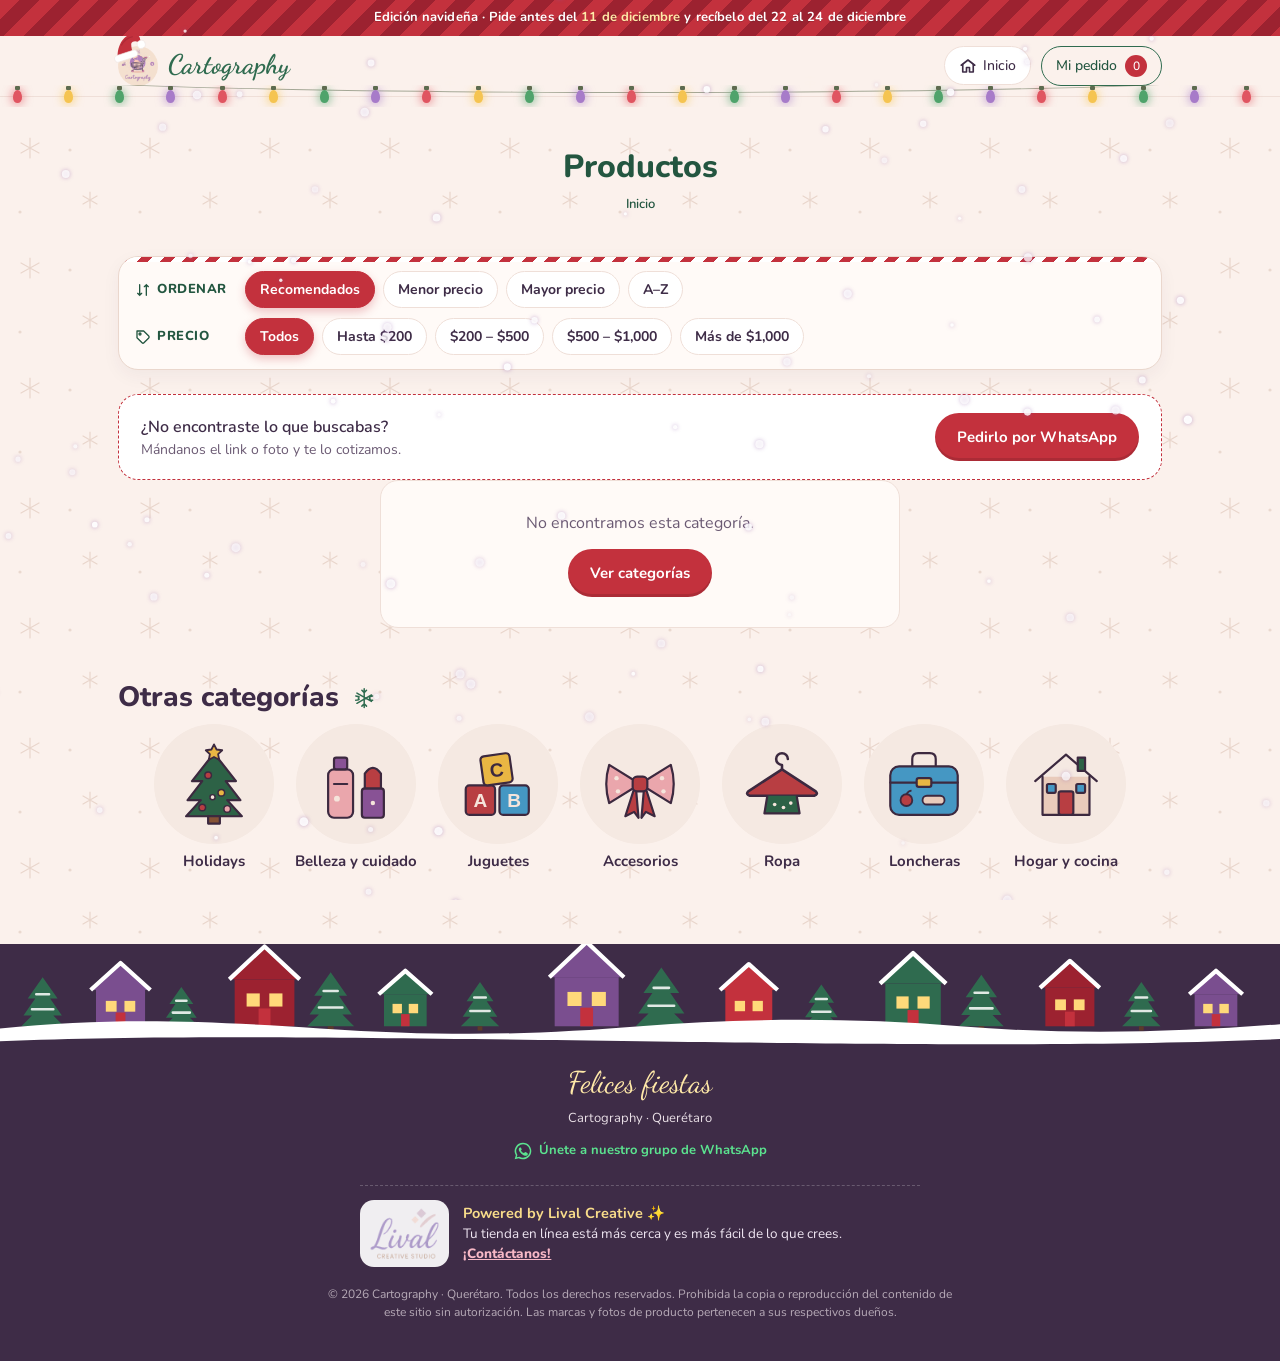
==== commit d990be35: "Agrega Conjunto RBX de sudadera y jogger deportivo para niño Co-Authored-By: Claude Opus 5.5 <norepl" ====
--- a/categoria/index.html
+++ b/categoria/index.html
@@ -62,7 +62,7 @@
 <footer class="pie"><div class="wrap"><p class="felices">Felices fiestas</p>Cartography · Querétaro<p class="pie-grupo"><a href="https://chat.whatsapp.com/EgmJVJVqVJzEDLu8pYIgN0" target="_blank" rel="noopener"><svg viewBox="0 0 24 24" width="20" height="20" fill="currentColor" aria-hidden="true"><path d="M12 2a10 10 0 0 0-8.6 15.1L2 22l5-1.3A10 10 0 1 0 12 2Zm0 18.2a8.2 8.2 0 0 1-4.2-1.2l-.3-.2-3 .8.8-2.9-.2-.3A8.2 8.2 0 1 1 12 20.2Zm4.5-6.1c-.2-.1-1.5-.7-1.7-.8-.2-.1-.4-.1-.6.1l-.8 1c-.1.2-.3.2-.5.1a6.7 6.7 0 0 1-3.3-2.9c-.2-.4.3-.4.8-1.3.1-.2 0-.3 0-.4l-.8-1.8c-.2-.5-.4-.4-.6-.4h-.5a1 1 0 0 0-.7.3 3 3 0 0 0-.9 2.2 5.2 5.2 0 0 0 1.1 2.8 11.9 11.9 0 0 0 4.6 4c1.7.7 2.4.8 3.2.7a2.8 2.8 0 0 0 1.8-1.3 2.3 2.3 0 0 0 .2-1.3c-.1-.1-.3-.2-.5-.3Z"/></svg> Únete a nuestro grupo de WhatsApp</a></p><div class="credito"><a class="lival-logo" href="https://wa.me/524422791488?text=%C2%A1Hola%21%20Me%20gustar%C3%ADa%20m%C3%A1s%20informaci%C3%B3n%20sobre%20el%20servicio%20de%20p%C3%A1ginas%20web%20para%20negocios%20y%20emprendimientos." target="_blank" rel="noopener" aria-label="Lival Creative"><img src="../img/lival-creative.png" alt="Lival Creative" loading="lazy"></a><p><b>Powered by Lival Creative ✨</b><br>Tu tienda en línea está más cerca y es más fácil de lo que crees. <a href="https://wa.me/524422791488?text=%C2%A1Hola%21%20Me%20gustar%C3%ADa%20m%C3%A1s%20informaci%C3%B3n%20sobre%20el%20servicio%20de%20p%C3%A1ginas%20web%20para%20negocios%20y%20emprendimientos." target="_blank" rel="noopener">¡Contáctanos!</a></p></div><p class="derechos">© 2026 Cartography · Querétaro. Todos los derechos reservados. Prohibida la copia o reproducción del contenido de este sitio sin autorización. Las marcas y fotos de producto pertenecen a sus respectivos dueños.</p></div></footer>
 <div class="aviso" id="aviso" hidden role="status"></div>
 
-<script src="../assets/productos.js?v=118"></script>
+<script src="../assets/productos.js?v=119"></script>
 <script src="../assets/tienda.js?v=8"></script>
 <script src="../assets/comun.js?v=33"></script>
 <script>
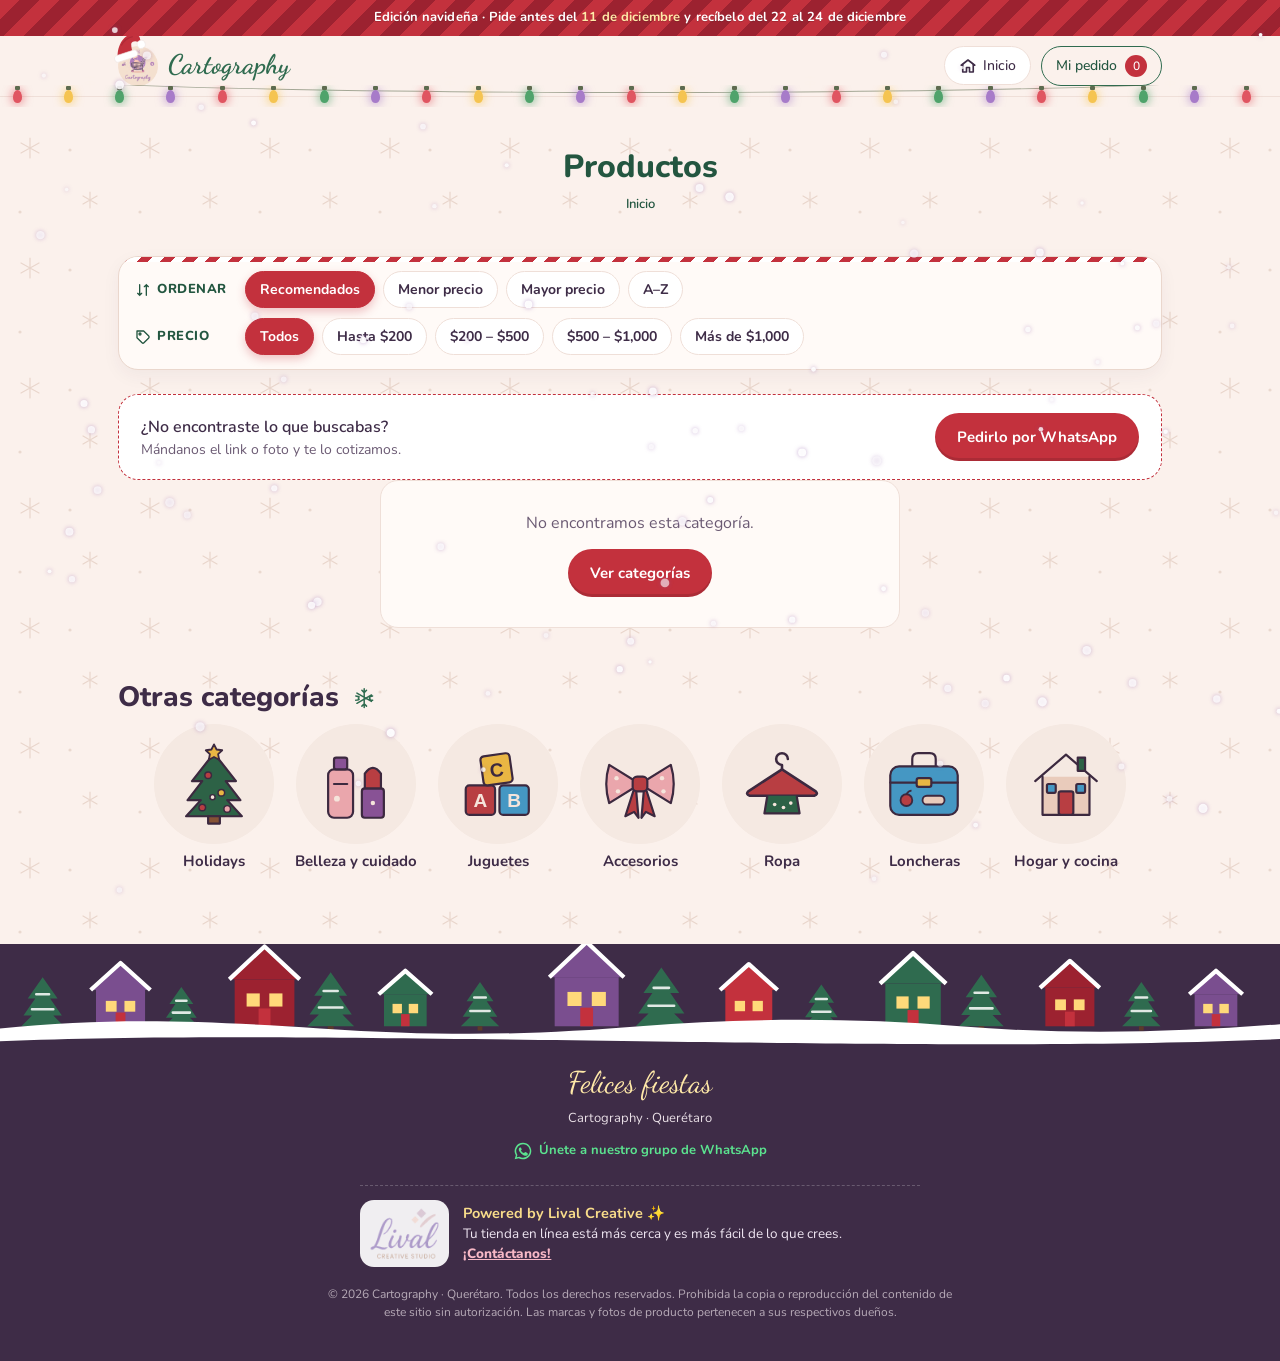
==== commit 4268b9ec: "Agrega Conjunto Coney Island de sudadera y pants cargo para niño Co-Authored-By: Claude Opus 5.5 <no" ====
--- a/categoria/index.html
+++ b/categoria/index.html
@@ -62,7 +62,7 @@
 <footer class="pie"><div class="wrap"><p class="felices">Felices fiestas</p>Cartography · Querétaro<p class="pie-grupo"><a href="https://chat.whatsapp.com/EgmJVJVqVJzEDLu8pYIgN0" target="_blank" rel="noopener"><svg viewBox="0 0 24 24" width="20" height="20" fill="currentColor" aria-hidden="true"><path d="M12 2a10 10 0 0 0-8.6 15.1L2 22l5-1.3A10 10 0 1 0 12 2Zm0 18.2a8.2 8.2 0 0 1-4.2-1.2l-.3-.2-3 .8.8-2.9-.2-.3A8.2 8.2 0 1 1 12 20.2Zm4.5-6.1c-.2-.1-1.5-.7-1.7-.8-.2-.1-.4-.1-.6.1l-.8 1c-.1.2-.3.2-.5.1a6.7 6.7 0 0 1-3.3-2.9c-.2-.4.3-.4.8-1.3.1-.2 0-.3 0-.4l-.8-1.8c-.2-.5-.4-.4-.6-.4h-.5a1 1 0 0 0-.7.3 3 3 0 0 0-.9 2.2 5.2 5.2 0 0 0 1.1 2.8 11.9 11.9 0 0 0 4.6 4c1.7.7 2.4.8 3.2.7a2.8 2.8 0 0 0 1.8-1.3 2.3 2.3 0 0 0 .2-1.3c-.1-.1-.3-.2-.5-.3Z"/></svg> Únete a nuestro grupo de WhatsApp</a></p><div class="credito"><a class="lival-logo" href="https://wa.me/524422791488?text=%C2%A1Hola%21%20Me%20gustar%C3%ADa%20m%C3%A1s%20informaci%C3%B3n%20sobre%20el%20servicio%20de%20p%C3%A1ginas%20web%20para%20negocios%20y%20emprendimientos." target="_blank" rel="noopener" aria-label="Lival Creative"><img src="../img/lival-creative.png" alt="Lival Creative" loading="lazy"></a><p><b>Powered by Lival Creative ✨</b><br>Tu tienda en línea está más cerca y es más fácil de lo que crees. <a href="https://wa.me/524422791488?text=%C2%A1Hola%21%20Me%20gustar%C3%ADa%20m%C3%A1s%20informaci%C3%B3n%20sobre%20el%20servicio%20de%20p%C3%A1ginas%20web%20para%20negocios%20y%20emprendimientos." target="_blank" rel="noopener">¡Contáctanos!</a></p></div><p class="derechos">© 2026 Cartography · Querétaro. Todos los derechos reservados. Prohibida la copia o reproducción del contenido de este sitio sin autorización. Las marcas y fotos de producto pertenecen a sus respectivos dueños.</p></div></footer>
 <div class="aviso" id="aviso" hidden role="status"></div>
 
-<script src="../assets/productos.js?v=119"></script>
+<script src="../assets/productos.js?v=120"></script>
 <script src="../assets/tienda.js?v=8"></script>
 <script src="../assets/comun.js?v=33"></script>
 <script>
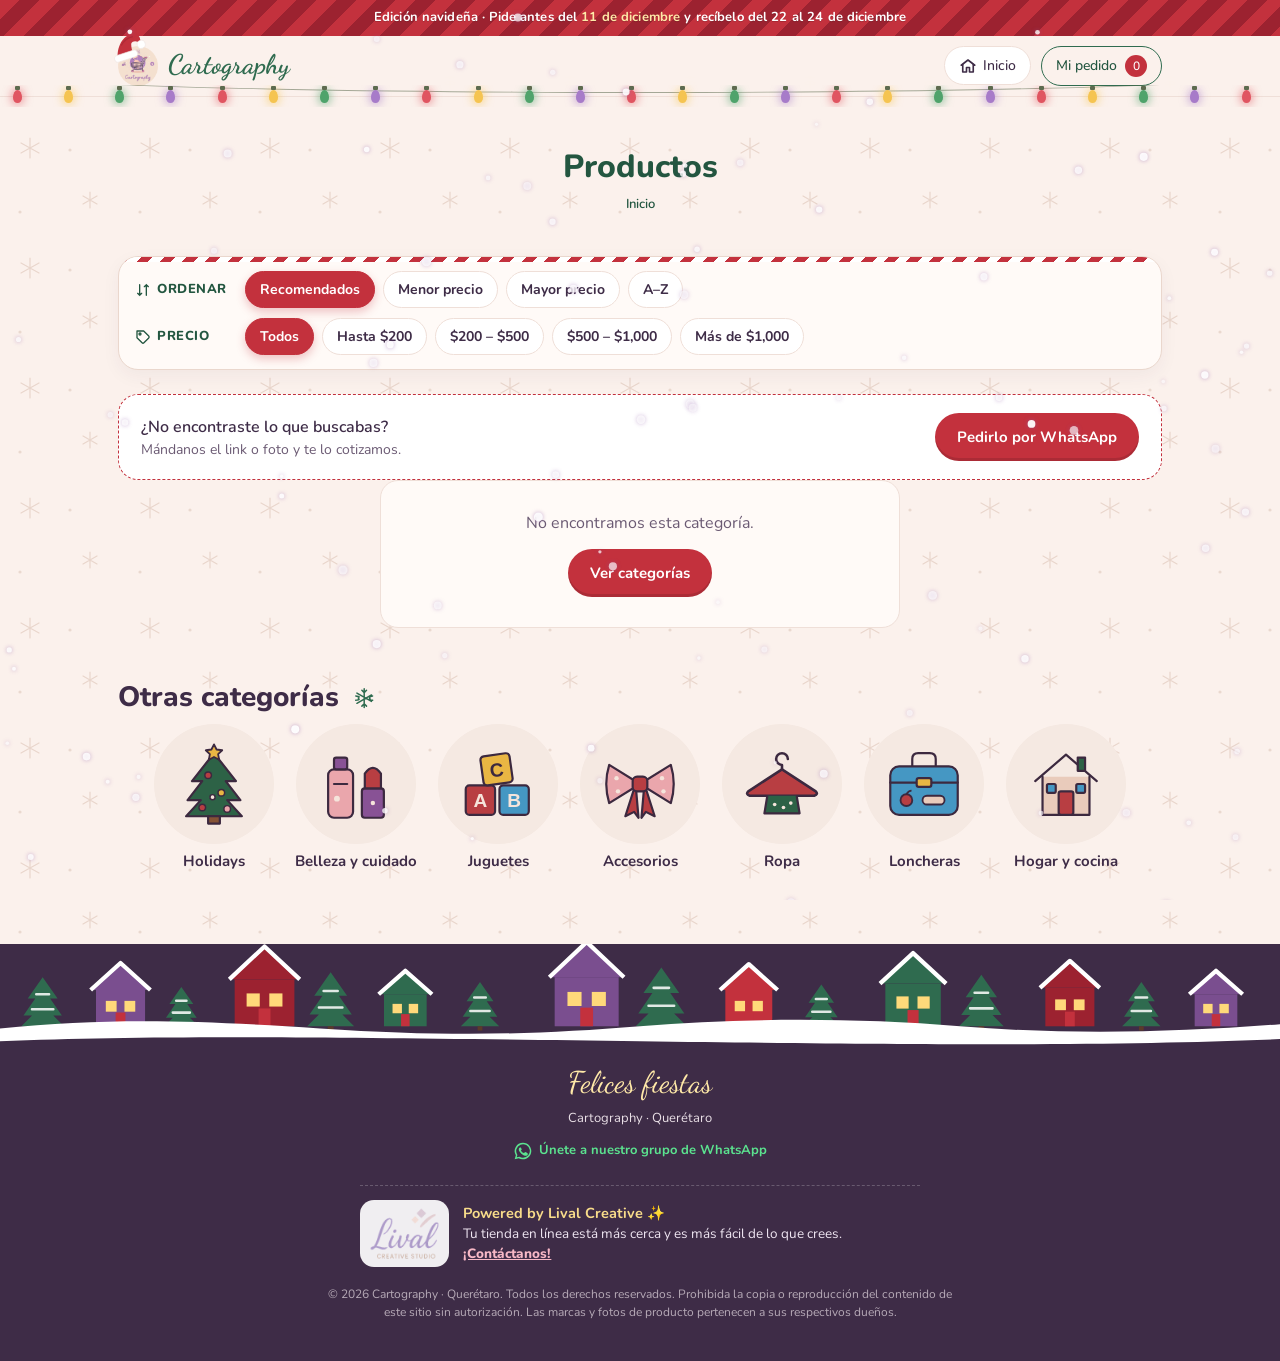
==== commit e28d959a: "Agrega Set de 2 termos Bentgo Kids de acero inoxidable · 414 ml Co-Authored-By: Claude Opus 5.5 <nor" ====
--- a/categoria/index.html
+++ b/categoria/index.html
@@ -62,7 +62,7 @@
 <footer class="pie"><div class="wrap"><p class="felices">Felices fiestas</p>Cartography · Querétaro<p class="pie-grupo"><a href="https://chat.whatsapp.com/EgmJVJVqVJzEDLu8pYIgN0" target="_blank" rel="noopener"><svg viewBox="0 0 24 24" width="20" height="20" fill="currentColor" aria-hidden="true"><path d="M12 2a10 10 0 0 0-8.6 15.1L2 22l5-1.3A10 10 0 1 0 12 2Zm0 18.2a8.2 8.2 0 0 1-4.2-1.2l-.3-.2-3 .8.8-2.9-.2-.3A8.2 8.2 0 1 1 12 20.2Zm4.5-6.1c-.2-.1-1.5-.7-1.7-.8-.2-.1-.4-.1-.6.1l-.8 1c-.1.2-.3.2-.5.1a6.7 6.7 0 0 1-3.3-2.9c-.2-.4.3-.4.8-1.3.1-.2 0-.3 0-.4l-.8-1.8c-.2-.5-.4-.4-.6-.4h-.5a1 1 0 0 0-.7.3 3 3 0 0 0-.9 2.2 5.2 5.2 0 0 0 1.1 2.8 11.9 11.9 0 0 0 4.6 4c1.7.7 2.4.8 3.2.7a2.8 2.8 0 0 0 1.8-1.3 2.3 2.3 0 0 0 .2-1.3c-.1-.1-.3-.2-.5-.3Z"/></svg> Únete a nuestro grupo de WhatsApp</a></p><div class="credito"><a class="lival-logo" href="https://wa.me/524422791488?text=%C2%A1Hola%21%20Me%20gustar%C3%ADa%20m%C3%A1s%20informaci%C3%B3n%20sobre%20el%20servicio%20de%20p%C3%A1ginas%20web%20para%20negocios%20y%20emprendimientos." target="_blank" rel="noopener" aria-label="Lival Creative"><img src="../img/lival-creative.png" alt="Lival Creative" loading="lazy"></a><p><b>Powered by Lival Creative ✨</b><br>Tu tienda en línea está más cerca y es más fácil de lo que crees. <a href="https://wa.me/524422791488?text=%C2%A1Hola%21%20Me%20gustar%C3%ADa%20m%C3%A1s%20informaci%C3%B3n%20sobre%20el%20servicio%20de%20p%C3%A1ginas%20web%20para%20negocios%20y%20emprendimientos." target="_blank" rel="noopener">¡Contáctanos!</a></p></div><p class="derechos">© 2026 Cartography · Querétaro. Todos los derechos reservados. Prohibida la copia o reproducción del contenido de este sitio sin autorización. Las marcas y fotos de producto pertenecen a sus respectivos dueños.</p></div></footer>
 <div class="aviso" id="aviso" hidden role="status"></div>
 
-<script src="../assets/productos.js?v=120"></script>
+<script src="../assets/productos.js?v=121"></script>
 <script src="../assets/tienda.js?v=8"></script>
 <script src="../assets/comun.js?v=33"></script>
 <script>
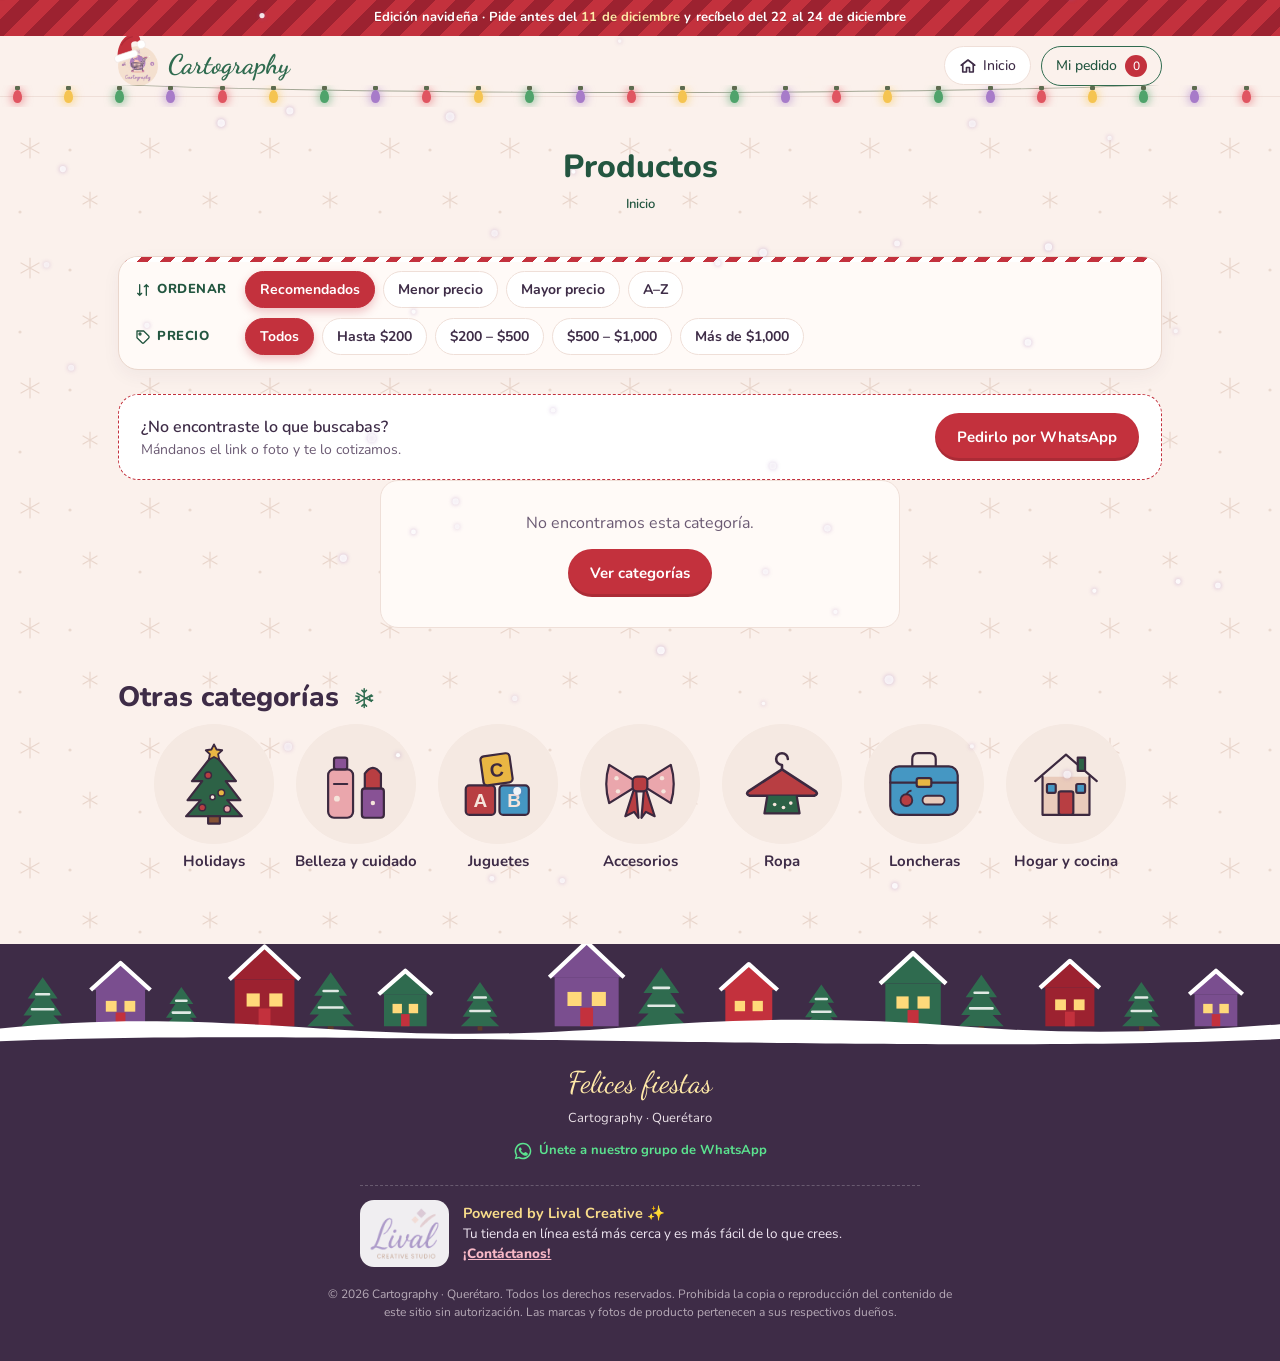
==== commit ccf71f47: "Agrega 8 productos Zak Designs de vasos, botellas, vajilla y loncheras para niños Co-Authored-By: Cl" ====
--- a/categoria/index.html
+++ b/categoria/index.html
@@ -62,7 +62,7 @@
 <footer class="pie"><div class="wrap"><p class="felices">Felices fiestas</p>Cartography · Querétaro<p class="pie-grupo"><a href="https://chat.whatsapp.com/EgmJVJVqVJzEDLu8pYIgN0" target="_blank" rel="noopener"><svg viewBox="0 0 24 24" width="20" height="20" fill="currentColor" aria-hidden="true"><path d="M12 2a10 10 0 0 0-8.6 15.1L2 22l5-1.3A10 10 0 1 0 12 2Zm0 18.2a8.2 8.2 0 0 1-4.2-1.2l-.3-.2-3 .8.8-2.9-.2-.3A8.2 8.2 0 1 1 12 20.2Zm4.5-6.1c-.2-.1-1.5-.7-1.7-.8-.2-.1-.4-.1-.6.1l-.8 1c-.1.2-.3.2-.5.1a6.7 6.7 0 0 1-3.3-2.9c-.2-.4.3-.4.8-1.3.1-.2 0-.3 0-.4l-.8-1.8c-.2-.5-.4-.4-.6-.4h-.5a1 1 0 0 0-.7.3 3 3 0 0 0-.9 2.2 5.2 5.2 0 0 0 1.1 2.8 11.9 11.9 0 0 0 4.6 4c1.7.7 2.4.8 3.2.7a2.8 2.8 0 0 0 1.8-1.3 2.3 2.3 0 0 0 .2-1.3c-.1-.1-.3-.2-.5-.3Z"/></svg> Únete a nuestro grupo de WhatsApp</a></p><div class="credito"><a class="lival-logo" href="https://wa.me/524422791488?text=%C2%A1Hola%21%20Me%20gustar%C3%ADa%20m%C3%A1s%20informaci%C3%B3n%20sobre%20el%20servicio%20de%20p%C3%A1ginas%20web%20para%20negocios%20y%20emprendimientos." target="_blank" rel="noopener" aria-label="Lival Creative"><img src="../img/lival-creative.png" alt="Lival Creative" loading="lazy"></a><p><b>Powered by Lival Creative ✨</b><br>Tu tienda en línea está más cerca y es más fácil de lo que crees. <a href="https://wa.me/524422791488?text=%C2%A1Hola%21%20Me%20gustar%C3%ADa%20m%C3%A1s%20informaci%C3%B3n%20sobre%20el%20servicio%20de%20p%C3%A1ginas%20web%20para%20negocios%20y%20emprendimientos." target="_blank" rel="noopener">¡Contáctanos!</a></p></div><p class="derechos">© 2026 Cartography · Querétaro. Todos los derechos reservados. Prohibida la copia o reproducción del contenido de este sitio sin autorización. Las marcas y fotos de producto pertenecen a sus respectivos dueños.</p></div></footer>
 <div class="aviso" id="aviso" hidden role="status"></div>
 
-<script src="../assets/productos.js?v=121"></script>
+<script src="../assets/productos.js?v=129"></script>
 <script src="../assets/tienda.js?v=8"></script>
 <script src="../assets/comun.js?v=33"></script>
 <script>
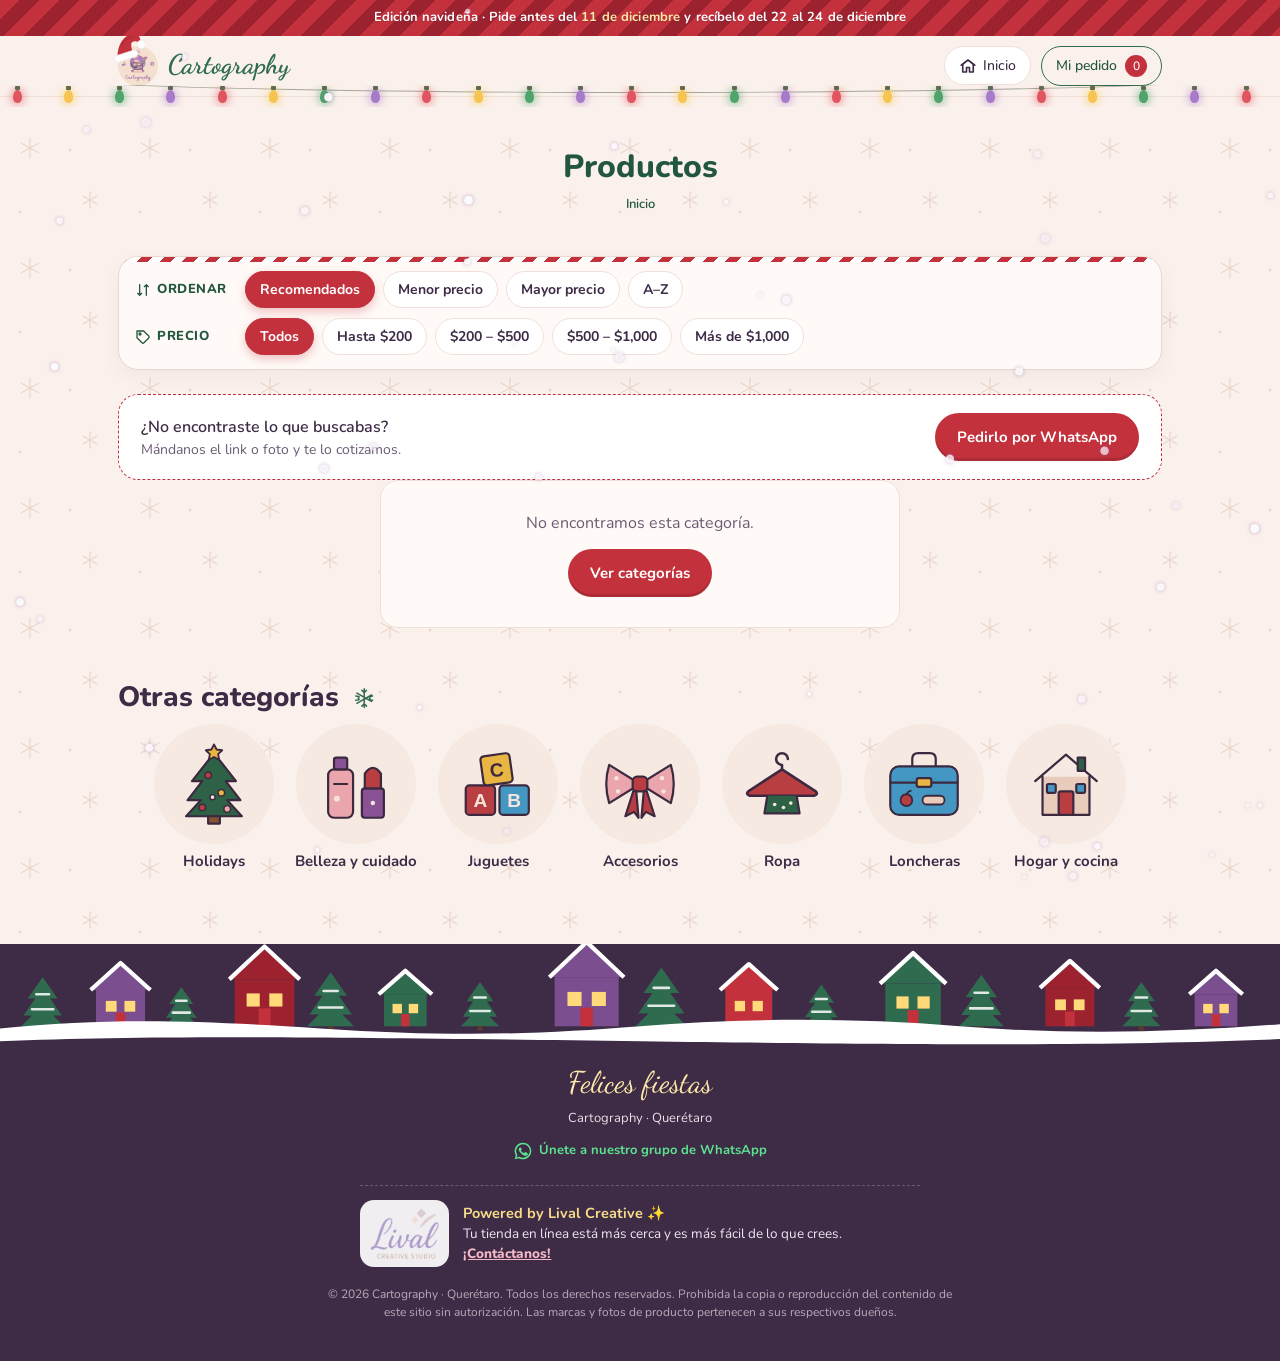
==== commit 4f447db4: "Bentgo: agrega opciones de Sam's y ajusta ganancias Co-Authored-By: Claude Opus 5.5 <noreply@anthrop" ====
--- a/categoria/index.html
+++ b/categoria/index.html
@@ -62,9 +62,9 @@
 <footer class="pie"><div class="wrap"><p class="felices">Felices fiestas</p>Cartography · Querétaro<p class="pie-grupo"><a href="https://chat.whatsapp.com/EgmJVJVqVJzEDLu8pYIgN0" target="_blank" rel="noopener"><svg viewBox="0 0 24 24" width="20" height="20" fill="currentColor" aria-hidden="true"><path d="M12 2a10 10 0 0 0-8.6 15.1L2 22l5-1.3A10 10 0 1 0 12 2Zm0 18.2a8.2 8.2 0 0 1-4.2-1.2l-.3-.2-3 .8.8-2.9-.2-.3A8.2 8.2 0 1 1 12 20.2Zm4.5-6.1c-.2-.1-1.5-.7-1.7-.8-.2-.1-.4-.1-.6.1l-.8 1c-.1.2-.3.2-.5.1a6.7 6.7 0 0 1-3.3-2.9c-.2-.4.3-.4.8-1.3.1-.2 0-.3 0-.4l-.8-1.8c-.2-.5-.4-.4-.6-.4h-.5a1 1 0 0 0-.7.3 3 3 0 0 0-.9 2.2 5.2 5.2 0 0 0 1.1 2.8 11.9 11.9 0 0 0 4.6 4c1.7.7 2.4.8 3.2.7a2.8 2.8 0 0 0 1.8-1.3 2.3 2.3 0 0 0 .2-1.3c-.1-.1-.3-.2-.5-.3Z"/></svg> Únete a nuestro grupo de WhatsApp</a></p><div class="credito"><a class="lival-logo" href="https://wa.me/524422791488?text=%C2%A1Hola%21%20Me%20gustar%C3%ADa%20m%C3%A1s%20informaci%C3%B3n%20sobre%20el%20servicio%20de%20p%C3%A1ginas%20web%20para%20negocios%20y%20emprendimientos." target="_blank" rel="noopener" aria-label="Lival Creative"><img src="../img/lival-creative.png" alt="Lival Creative" loading="lazy"></a><p><b>Powered by Lival Creative ✨</b><br>Tu tienda en línea está más cerca y es más fácil de lo que crees. <a href="https://wa.me/524422791488?text=%C2%A1Hola%21%20Me%20gustar%C3%ADa%20m%C3%A1s%20informaci%C3%B3n%20sobre%20el%20servicio%20de%20p%C3%A1ginas%20web%20para%20negocios%20y%20emprendimientos." target="_blank" rel="noopener">¡Contáctanos!</a></p></div><p class="derechos">© 2026 Cartography · Querétaro. Todos los derechos reservados. Prohibida la copia o reproducción del contenido de este sitio sin autorización. Las marcas y fotos de producto pertenecen a sus respectivos dueños.</p></div></footer>
 <div class="aviso" id="aviso" hidden role="status"></div>
 
-<script src="../assets/productos.js?v=129"></script>
+<script src="../assets/productos.js?v=167"></script>
 <script src="../assets/tienda.js?v=8"></script>
-<script src="../assets/comun.js?v=33"></script>
+<script src="../assets/comun.js?v=34"></script>
 <script>
 (function () {
   const C = window.CARTO, U = window.CARTO_UI, esc = U.esc, $ = id => document.getElementById(id);
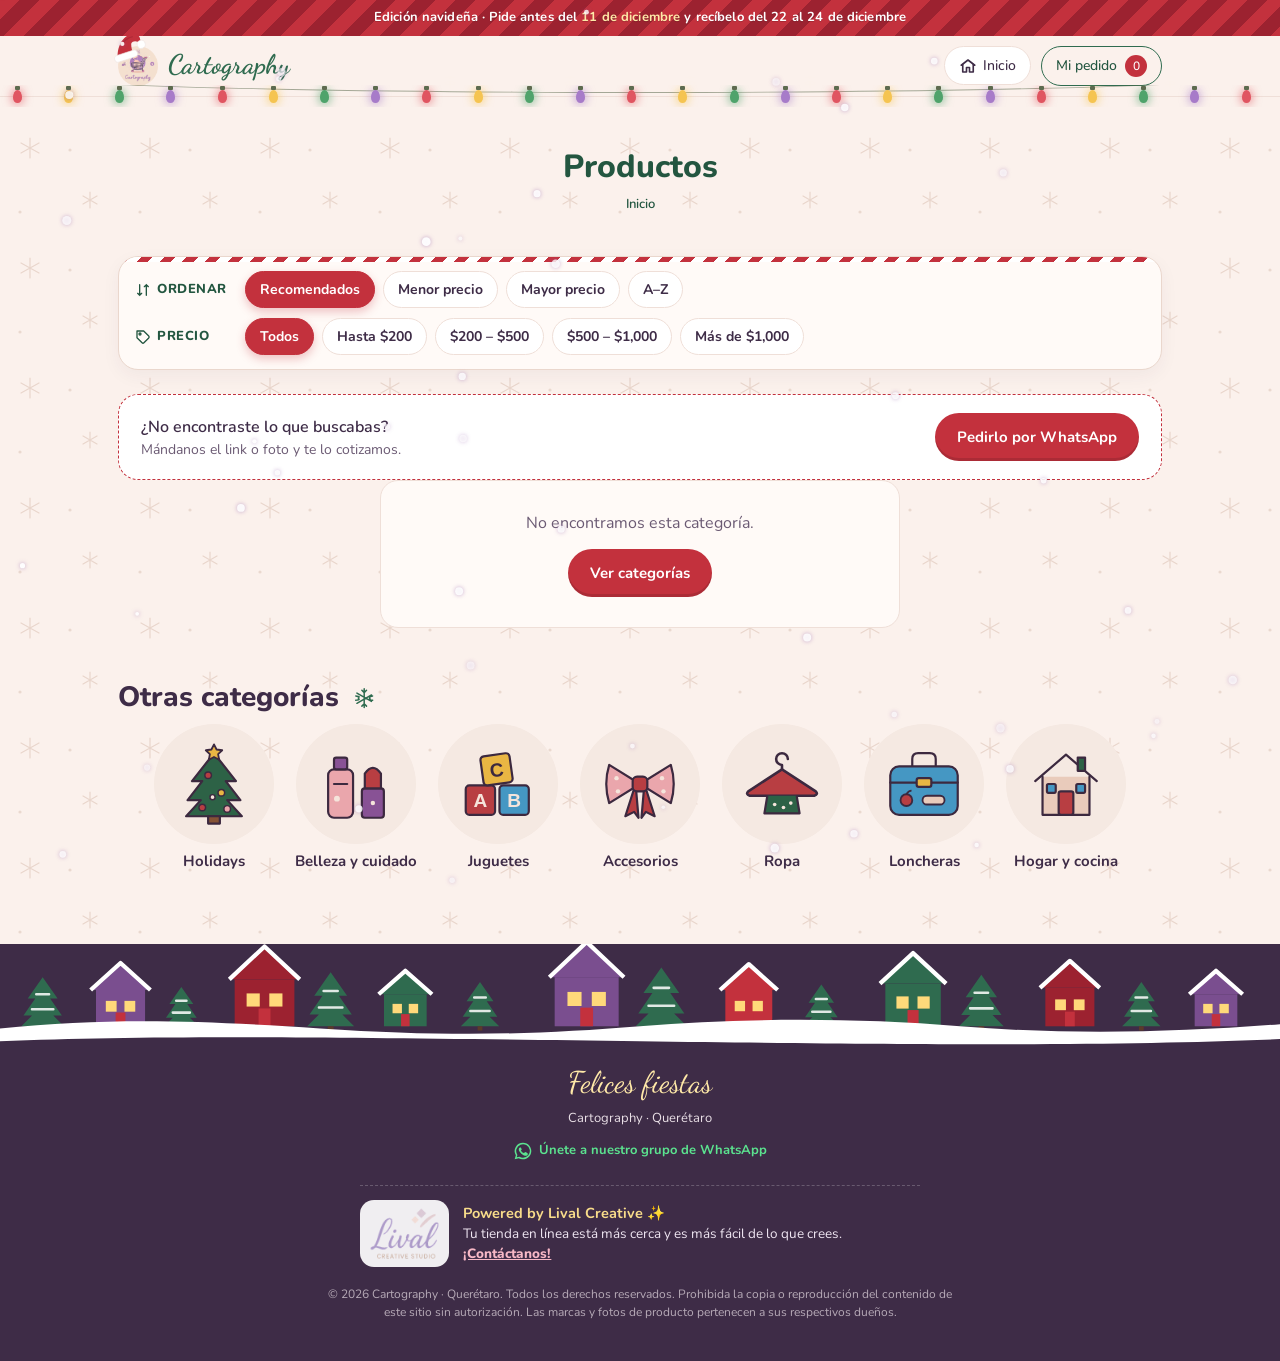
==== commit 251dd6bd: "Ajusta precio s18794159858 Co-Authored-By: Claude Opus 5.5 <noreply@anthropic.com> Claude-Session: h" ====
--- a/categoria/index.html
+++ b/categoria/index.html
@@ -62,7 +62,7 @@
 <footer class="pie"><div class="wrap"><p class="felices">Felices fiestas</p>Cartography · Querétaro<p class="pie-grupo"><a href="https://chat.whatsapp.com/EgmJVJVqVJzEDLu8pYIgN0" target="_blank" rel="noopener"><svg viewBox="0 0 24 24" width="20" height="20" fill="currentColor" aria-hidden="true"><path d="M12 2a10 10 0 0 0-8.6 15.1L2 22l5-1.3A10 10 0 1 0 12 2Zm0 18.2a8.2 8.2 0 0 1-4.2-1.2l-.3-.2-3 .8.8-2.9-.2-.3A8.2 8.2 0 1 1 12 20.2Zm4.5-6.1c-.2-.1-1.5-.7-1.7-.8-.2-.1-.4-.1-.6.1l-.8 1c-.1.2-.3.2-.5.1a6.7 6.7 0 0 1-3.3-2.9c-.2-.4.3-.4.8-1.3.1-.2 0-.3 0-.4l-.8-1.8c-.2-.5-.4-.4-.6-.4h-.5a1 1 0 0 0-.7.3 3 3 0 0 0-.9 2.2 5.2 5.2 0 0 0 1.1 2.8 11.9 11.9 0 0 0 4.6 4c1.7.7 2.4.8 3.2.7a2.8 2.8 0 0 0 1.8-1.3 2.3 2.3 0 0 0 .2-1.3c-.1-.1-.3-.2-.5-.3Z"/></svg> Únete a nuestro grupo de WhatsApp</a></p><div class="credito"><a class="lival-logo" href="https://wa.me/524422791488?text=%C2%A1Hola%21%20Me%20gustar%C3%ADa%20m%C3%A1s%20informaci%C3%B3n%20sobre%20el%20servicio%20de%20p%C3%A1ginas%20web%20para%20negocios%20y%20emprendimientos." target="_blank" rel="noopener" aria-label="Lival Creative"><img src="../img/lival-creative.png" alt="Lival Creative" loading="lazy"></a><p><b>Powered by Lival Creative ✨</b><br>Tu tienda en línea está más cerca y es más fácil de lo que crees. <a href="https://wa.me/524422791488?text=%C2%A1Hola%21%20Me%20gustar%C3%ADa%20m%C3%A1s%20informaci%C3%B3n%20sobre%20el%20servicio%20de%20p%C3%A1ginas%20web%20para%20negocios%20y%20emprendimientos." target="_blank" rel="noopener">¡Contáctanos!</a></p></div><p class="derechos">© 2026 Cartography · Querétaro. Todos los derechos reservados. Prohibida la copia o reproducción del contenido de este sitio sin autorización. Las marcas y fotos de producto pertenecen a sus respectivos dueños.</p></div></footer>
 <div class="aviso" id="aviso" hidden role="status"></div>
 
-<script src="../assets/productos.js?v=167"></script>
+<script src="../assets/productos.js?v=175"></script>
 <script src="../assets/tienda.js?v=8"></script>
 <script src="../assets/comun.js?v=34"></script>
 <script>
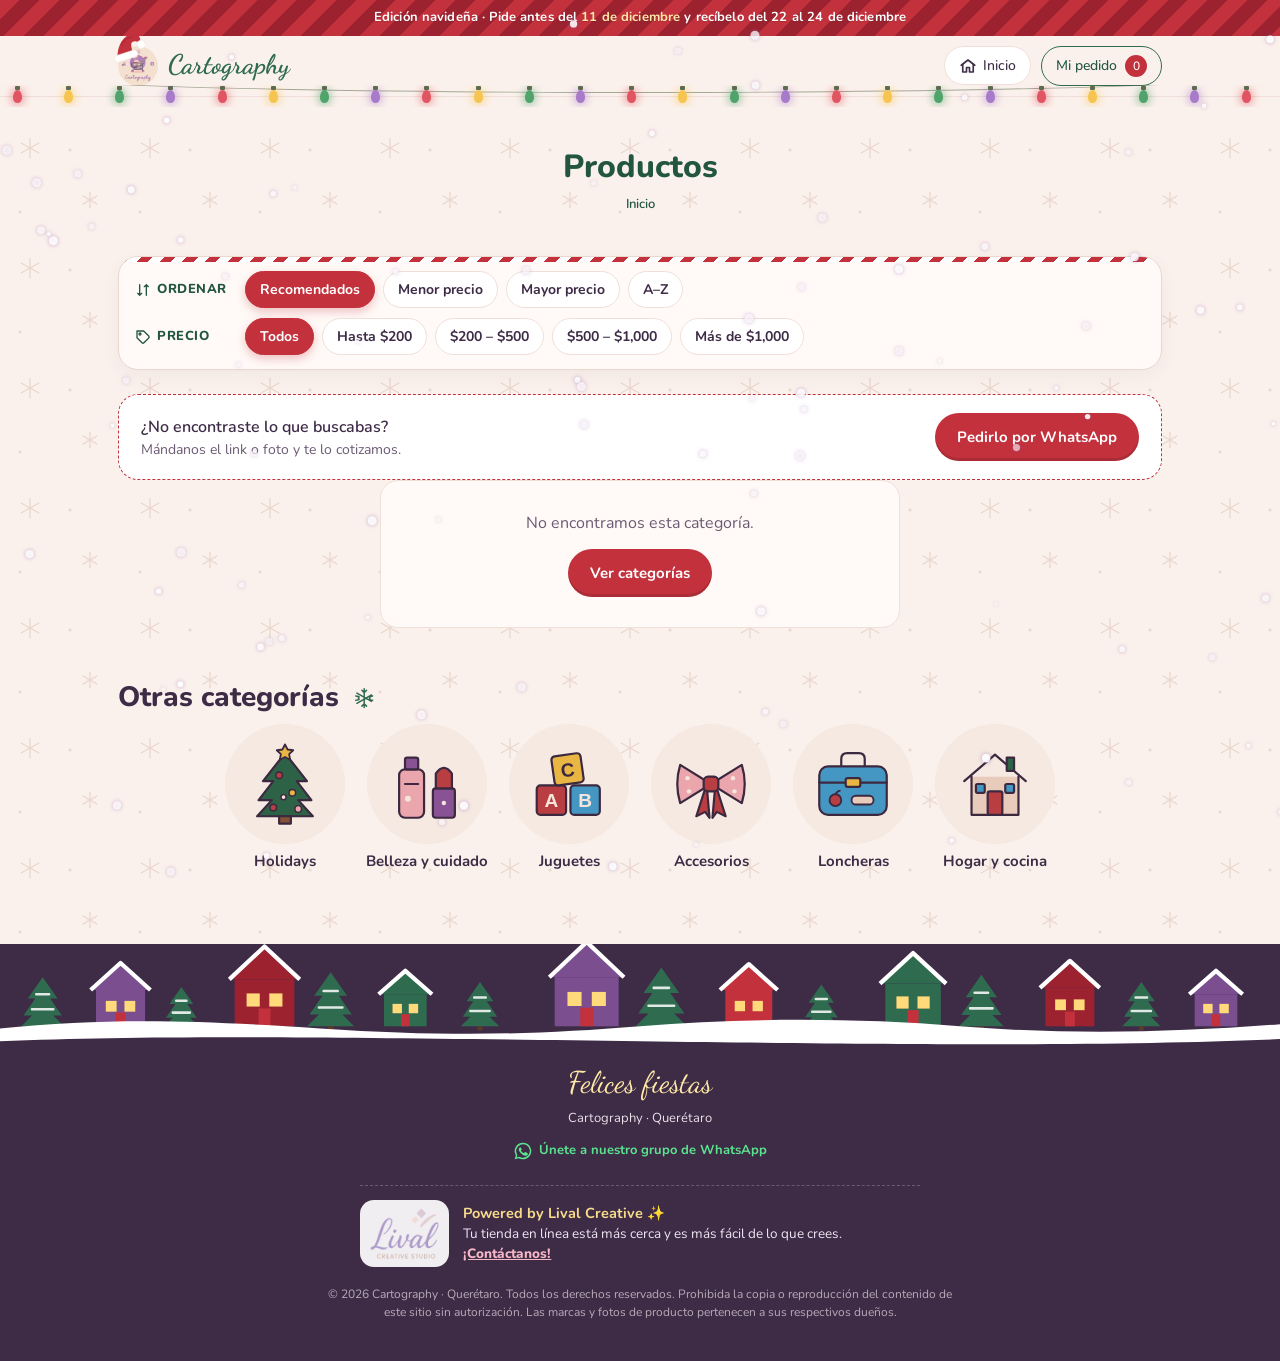
==== commit ebe52182: "Pausa temporal de productos de Walmart y Sam's Co-Authored-By: Claude Opus 5.5 <noreply@anthropic.co" ====
--- a/categoria/index.html
+++ b/categoria/index.html
@@ -63,7 +63,7 @@
 <div class="aviso" id="aviso" hidden role="status"></div>
 
 <script src="../assets/productos.js?v=175"></script>
-<script src="../assets/tienda.js?v=8"></script>
+<script src="../assets/tienda.js?v=9"></script>
 <script src="../assets/comun.js?v=34"></script>
 <script>
 (function () {
@@ -81,12 +81,12 @@
     $("sub").textContent = ps.length + " productos. Toca uno para ver qué es y cuándo te llega.";
     const cats = [...new Set(ps.map(p => p.categoria))];
     $("grid").innerHTML = ps.length ? cats.map(ct => '<div class="seccion-cat"><h3 class="cat">' + esc(ct) + '</h3><div class="grid">' + ps.filter(p => p.categoria === ct).map(p => U.tarjetaHTML(p, "../producto/?id=")).join("") + "</div></div>").join("") : '<p class="sub">Pronto tendremos productos de esta marca.</p>';
-    $("cats").innerHTML = U.CATEGORIAS.map(x => U.circuloHTML("./?c=" + x.id, U.fotoCategoria(x), x.nombre)).join("");
+    $("cats").innerHTML = U.CATEGORIAS.filter(x => U.productosDe(x).length).map(x => U.circuloHTML("./?c=" + x.id, U.fotoCategoria(x), x.nombre)).join("");
     $("otras").querySelector("h2").firstChild.textContent = "Categorías ";
     return;
   }
   const c = U.catPorId(q.get("c"));
-  const otras = U.CATEGORIAS.filter(x => x !== c);
+  const otras = U.CATEGORIAS.filter(x => x !== c && U.productosDe(x).length);
   $("cats").innerHTML = otras.map(x => U.circuloHTML("./?c=" + x.id, U.fotoCategoria(x), x.nombre)).join("");
   if (!otras.length) $("otras").hidden = true;
   if (!c) { $("noEncontrado").hidden = false; $("tituloGrid").hidden = true; return; }
